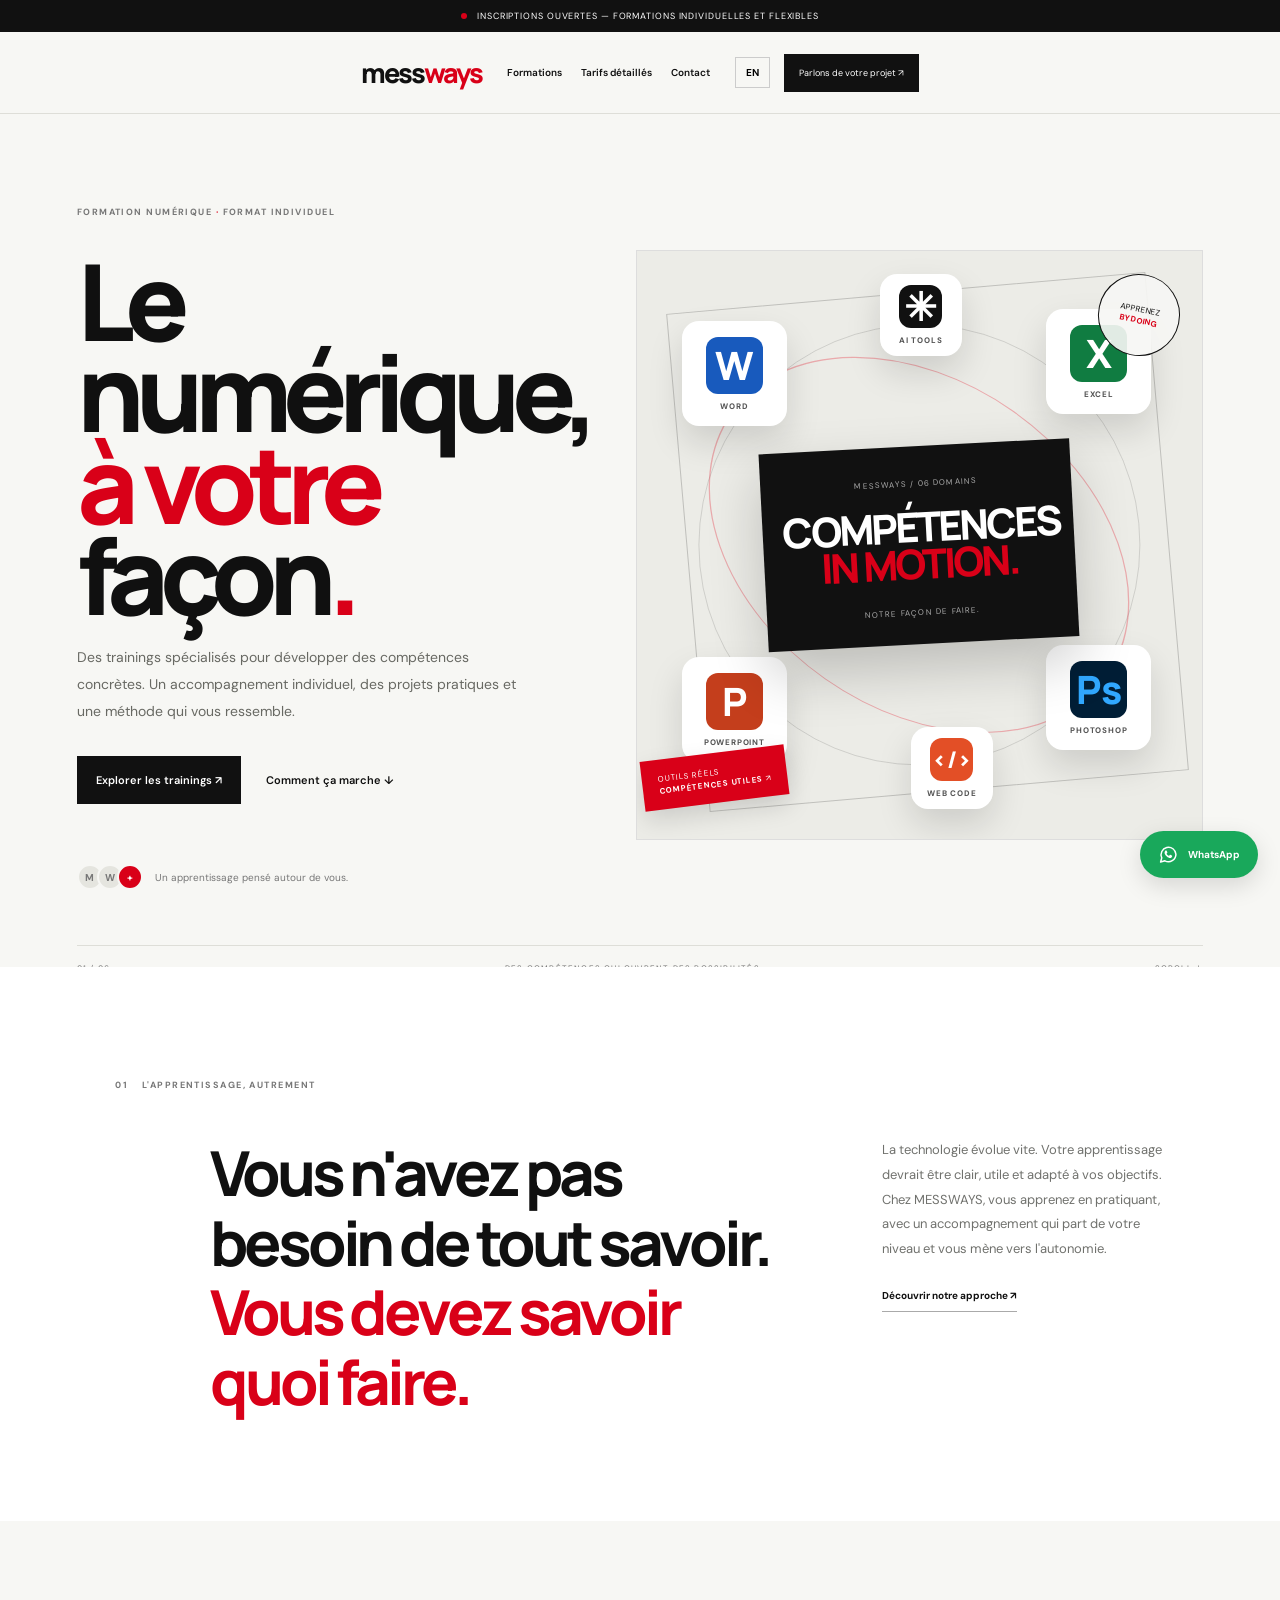
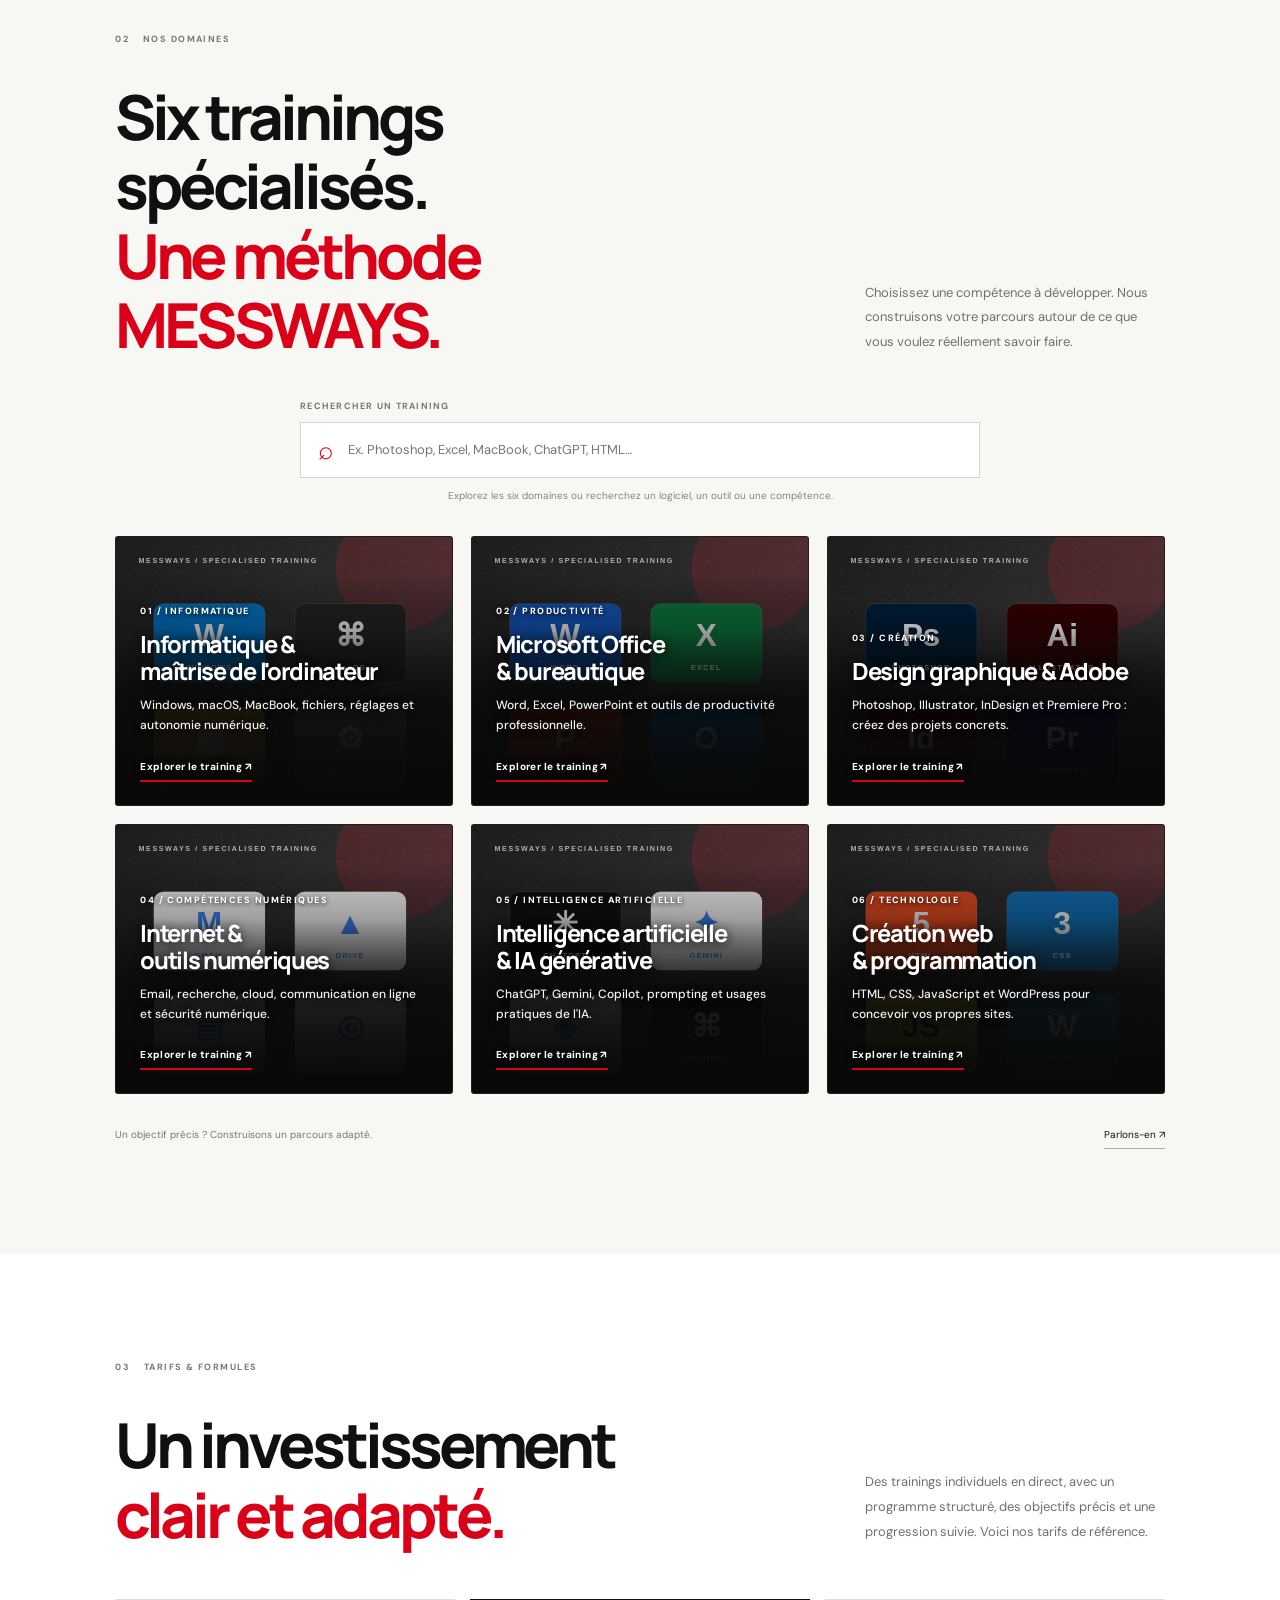
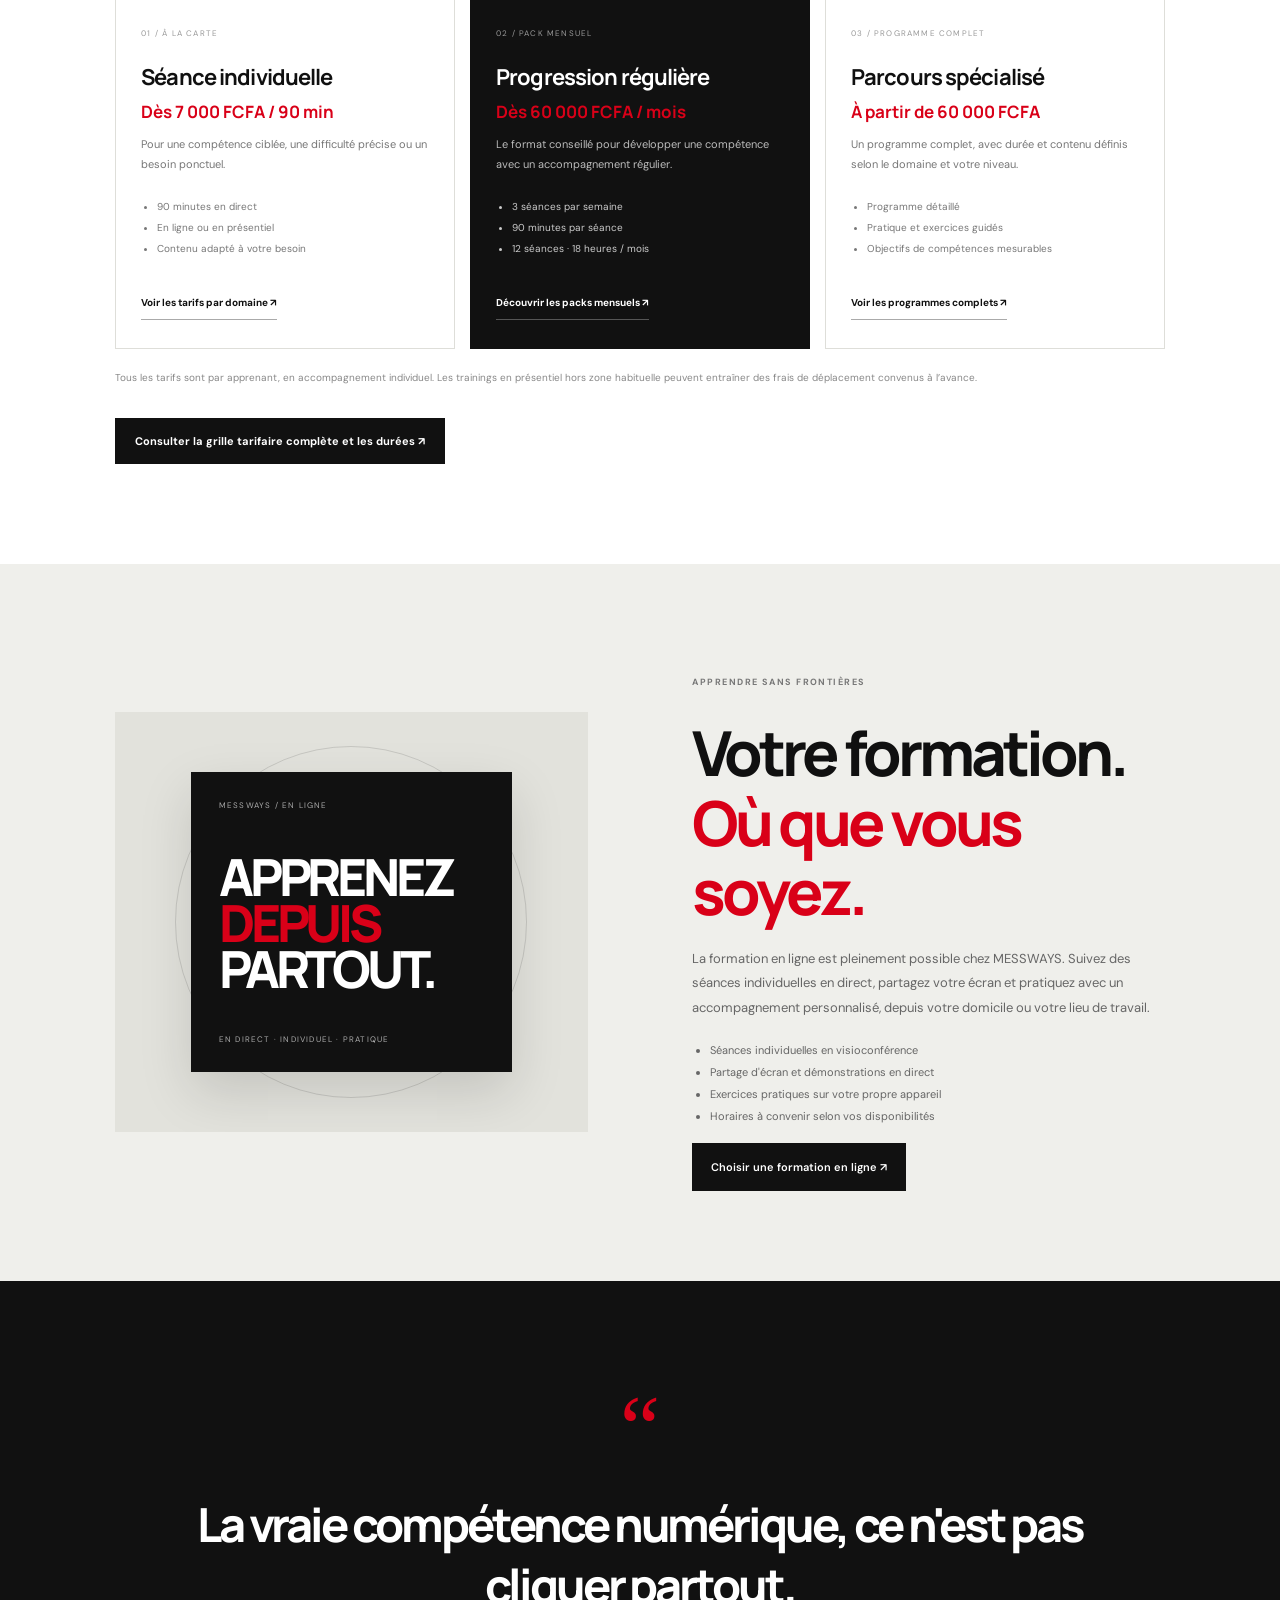
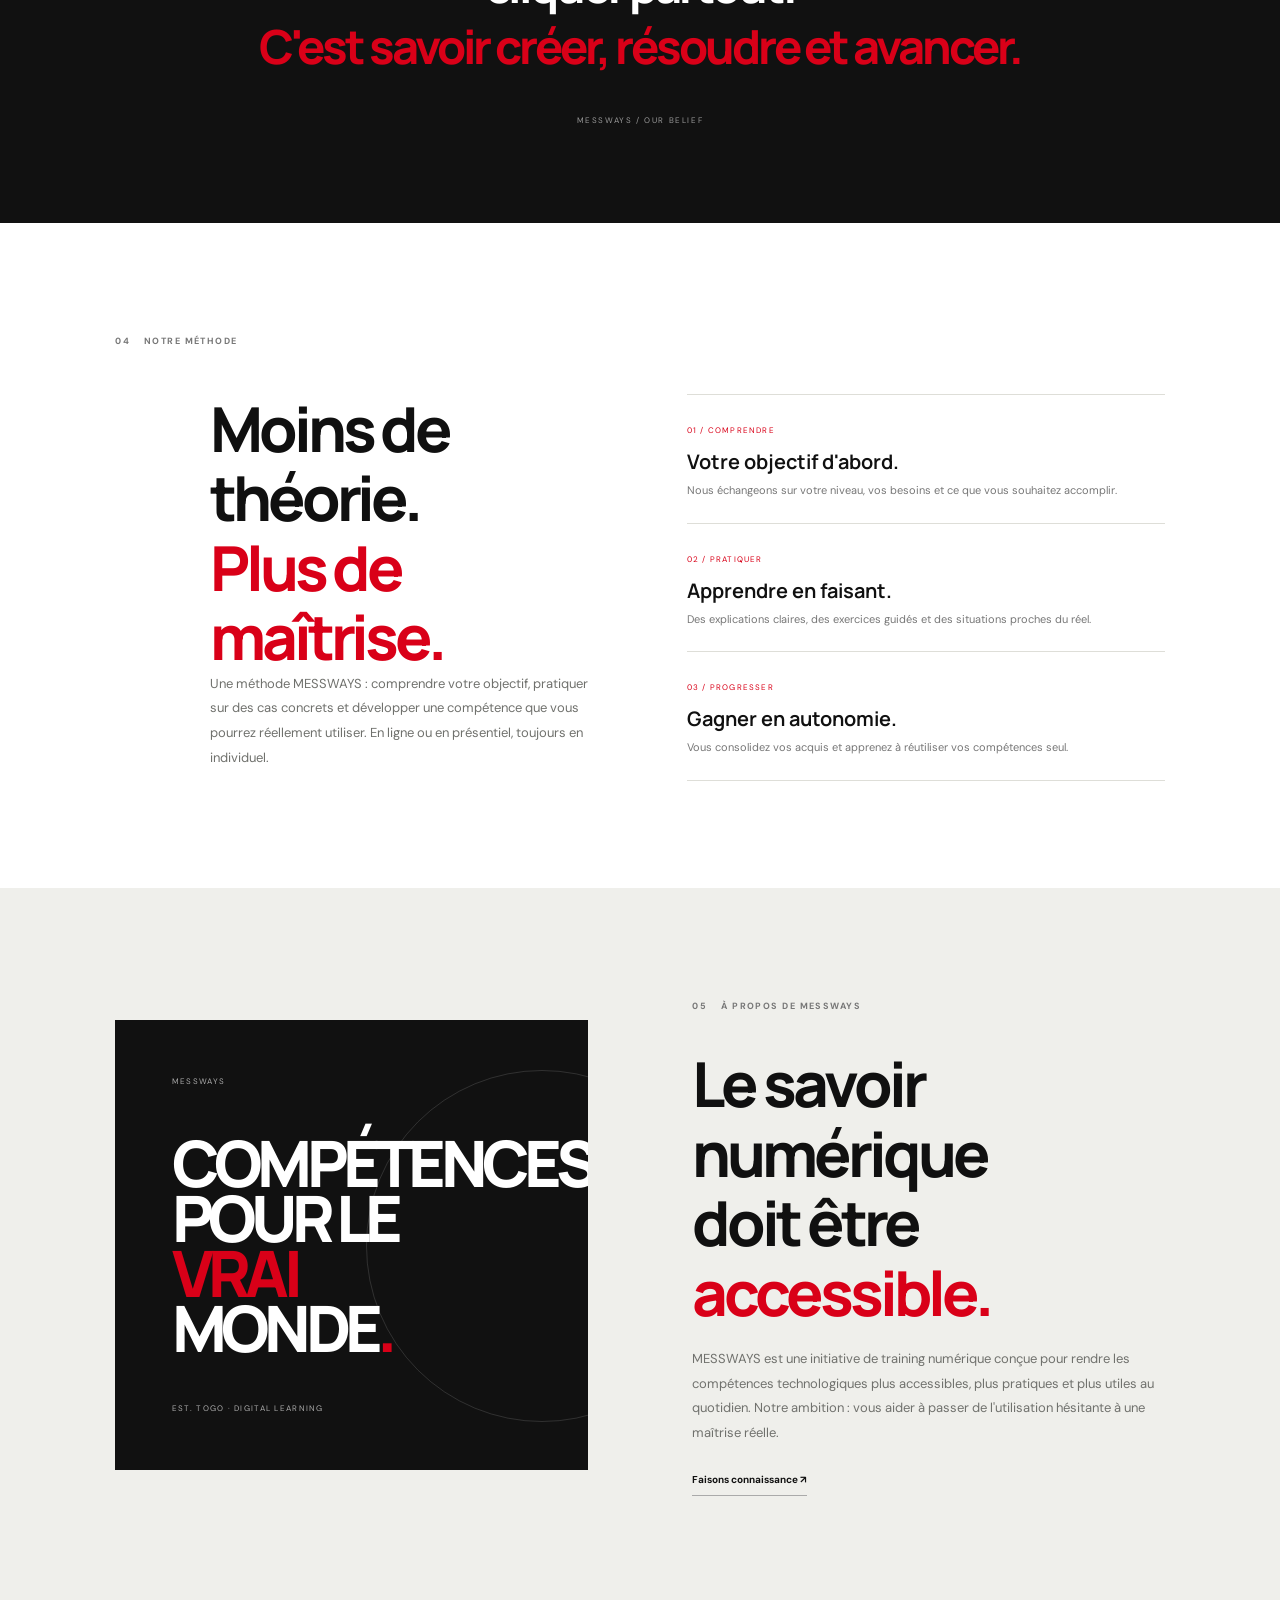
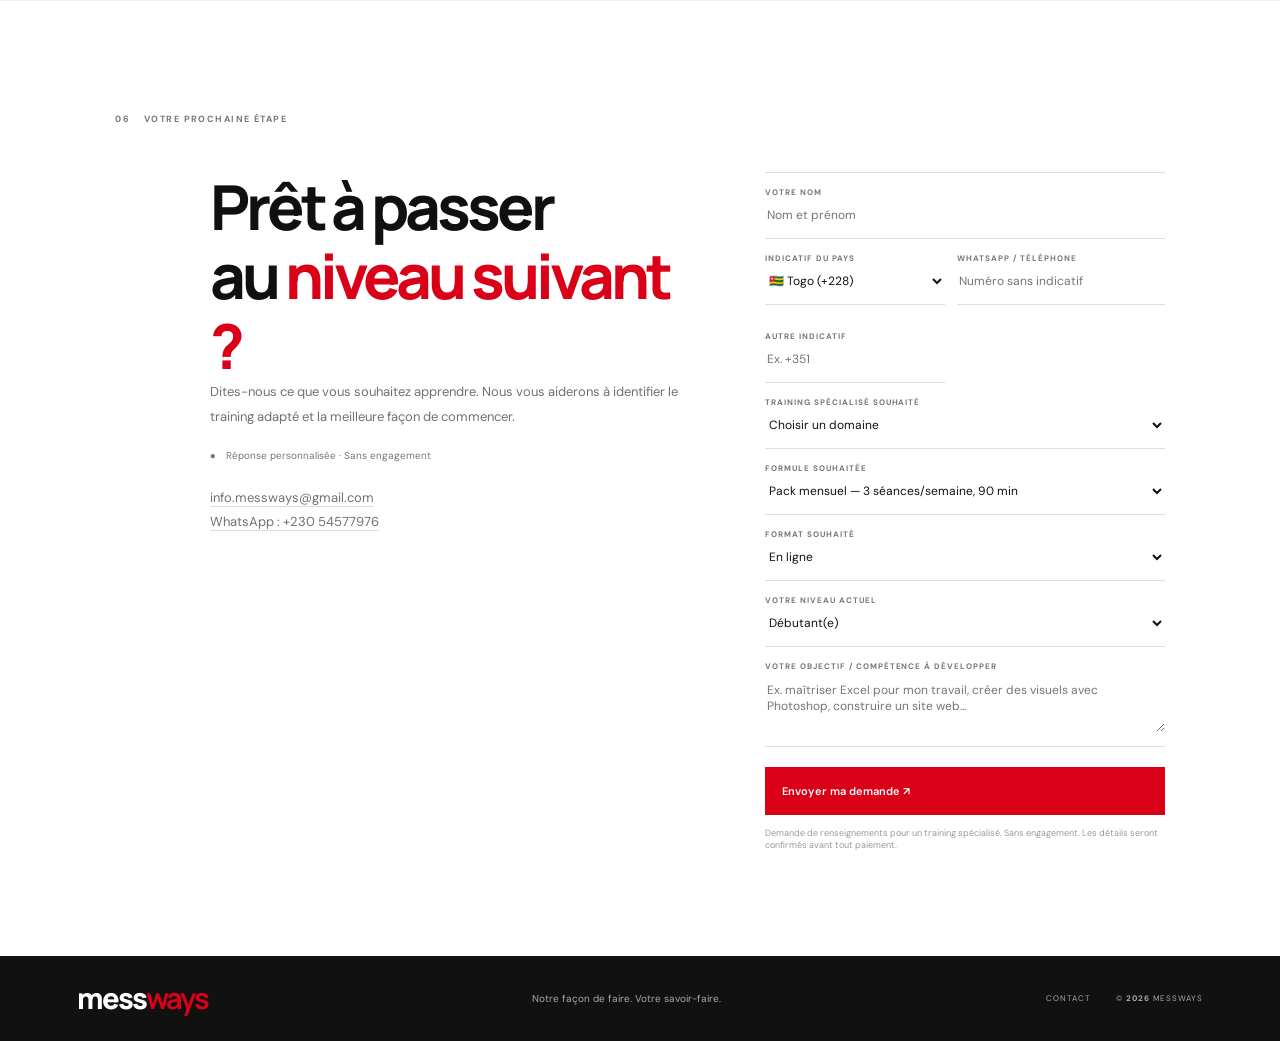
==== index.html @ f5d5d4e2 "Add files via upload" ====
<!doctype html>
<html lang="fr">

<head>
    <meta charset="utf-8">
    <meta name="viewport" content="width=device-width,initial-scale=1">
    <meta name="theme-color" content="#f7f7f4">
    <meta name="description" content="MESSWAYS — Formations numériques individuelles.">
    <title>MESSWAYS — Des compétences. Notre façon de faire.</title>
    <link rel="preconnect" href="https://fonts.googleapis.com">
    <link
        href="https://fonts.googleapis.com/css2?family=DM+Sans:wght@400;500;600;700&family=Manrope:wght@400;500;600;700;800&display=swap"
        rel="stylesheet">
    <link rel="icon" type="image/svg+xml" href="favicon.svg">
    <link rel="stylesheet" href="styles.css">
</head>

<body>
    <div class="topline"><i></i><span data-fr="Inscriptions ouvertes — Formations individuelles et flexibles"
            data-en="Enrolment open — Flexible one-to-one digital training">Inscriptions ouvertes — Formations
            individuelles et flexibles</span></div>
    <header class="site-header"><button class="hamb" aria-label="Ouvrir le menu" aria-expanded="false">☰</button><a
            class="logo" href="index.html" aria-label="MESSWAYS"><span
                class="wordmark"><span>mess</span><b>ways</b></span></a>
        <nav aria-label="Navigation principale"><a href="#formations">Formations</a><a href="#tarifs">Tarifs
                détaillés</a><a href="#contact">Contact</a></nav>
        <div class="nav-right"><button id="language" type="button">EN</button><a class="navbutton"
                href="#contact">Parlons de votre projet ↗</a></div>
    </header>
    <main>
        <section class="hero" id="home">
            <div class="heroText"><small class="eyebrow">FORMATION NUMÉRIQUE <b>·</b> FORMAT INDIVIDUEL</small>
                <h1>Le numérique,<br><em>à votre</em><br>façon<span>.</span></h1>
                <p data-fr="Des trainings spécialisés pour développer des compétences concrètes. Un accompagnement individuel, des projets pratiques et une méthode qui vous ressemble."
                    data-en="Practical skills. Personal guidance. Your pace. Learn to use technology with confidence — and turn it into a real advantage.">
                    Des trainings spécialisés pour développer des compétences concrètes. Un accompagnement individuel,
                    des projets pratiques et une méthode qui vous ressemble.</p>
                <div class="actions"><a class="blackbtn" href="#formations" data-fr="Explorer les trainings ↗"
                        data-en="Explore courses ↗">Explorer les trainings ↗</a><a class="plainlink" href="#approche"
                        data-fr="Comment ça marche ↓" data-en="How it works ↓">Comment ça marche ↓</a></div>
                <div class="proof"><span> M </span><span> W </span><span> + </span><label
                        data-fr="Un apprentissage pensé autour de vous." data-en="Learning designed around you.">Un
                        apprentissage pensé autour de vous.</label></div>
            </div>
            <div class="art hero-collage">
                <div class="hero-grid-bg"></div>
                <div class="hero-orbit orbit-a"></div>
                <div class="hero-orbit orbit-b"></div>
                <div class="hero-app app-word"><b>W</b><small>WORD</small></div>
                <div class="hero-app app-excel"><b>X</b><small>EXCEL</small></div>
                <div class="hero-app app-ppt"><b>P</b><small>POWERPOINT</small></div>
                <div class="hero-app app-ps"><b>Ps</b><small>PHOTOSHOP</small></div>
                <div class="hero-app app-ai"><b>✳</b><small>AI TOOLS</small></div>
                <div class="hero-app app-code"><b>&lt;/&gt;</b><small>WEB CODE</small></div>
                <div class="hero-center"><small>MESSWAYS / 06 DOMAINS</small><strong>SKILLS<br><em>IN
                            MOTION.</em></strong><span>NOTRE FAÇON DE FAIRE.</span></div>
                <div class="hero-orbit-tag">OUTILS RÉELS<br><b>COMPÉTENCES UTILES</b> ↗</div>
                <div class="hero-stamp">LEARN<br><b>BY DOING</b></div>
            </div>
            <div class="herofoot"><span>01 / 06</span><span>DES COMPÉTENCES QUI OUVRENT DES
                    POSSIBILITÉS</span><span>SCROLL ↓</span></div>
        </section>
        <section class="intro"><small class="kicker">01　 L'APPRENTISSAGE, AUTREMENT</small>
            <div class="split">
                <h2>Vous n'avez pas besoin de tout savoir.<br><em>Vous devez savoir quoi faire.</em></h2>
                <div>
                    <p data-fr="La technologie évolue vite. Votre apprentissage devrait être clair, utile et adapté à vos objectifs. Chez MESSWAYS, vous apprenez en pratiquant, avec un accompagnement qui part de votre niveau et vous mène vers l'autonomie."
                        data-en="Technology moves fast. Your learning should be clear, useful and shaped around your goals. At MESSWAYS, you learn by doing, with guidance that starts at your level and moves you towards independence.">
                        La technologie évolue vite. Votre apprentissage devrait être clair, utile et adapté à vos
                        objectifs. Chez MESSWAYS, vous apprenez en pratiquant, avec un accompagnement qui part de votre
                        niveau et vous mène vers l'autonomie.</p><a class="under" href="#approche">Découvrir notre
                        approche ↗</a>
                </div>
            </div>
        </section>
        <section class="courses" id="formations">
            <div class="heading">
                <div><small class="kicker">02　 NOS DOMAINES</small>
                    <h2>Six trainings spécialisés.<br><em>Une méthode MESSWAYS.</em></h2>
                </div>
                <p data-fr="Choisissez une compétence à développer. Nous construisons votre parcours autour de ce que vous voulez réellement savoir faire."
                    data-en="Choose a skill to develop. We shape your learning around what you actually want to be able to do.">
                    Choisissez une compétence à développer. Nous construisons votre parcours autour de ce que vous
                    voulez réellement savoir faire.</p>
            </div>
            <div class="course-search"><label for="courseSearch">RECHERCHER UN TRAINING</label>
                <div class="searchbox"><span aria-hidden="true">⌕</span><input id="courseSearch" type="search"
                        placeholder="Ex. Photoshop, Excel, MacBook, ChatGPT, HTML…" autocomplete="off"><button
                        id="clearSearch" type="button" aria-label="Effacer la recherche">×</button></div>
                <p id="searchStatus" aria-live="polite">Explorez les six domaines ou recherchez un logiciel, un outil ou
                    une compétence.</p>
            </div>
            <div class="courseList course-cards" id="courseGrid">
                <a href="formation-informatique.html" class="course-card"
                    data-search="informatique ordinateur ordinateur portable laptop windows mac macbook macos dépannage fichiers débutant"><img
                        src="assets/training-informatique.svg" alt="Illustration des outils informatique" loading="lazy"
                        decoding="async">
                    <div class="card-shade"></div>
                    <div class="card-content"><small>01 / INFORMATIQUE</small>
                        <h3>Informatique & maîtrise de l'ordinateur</h3>
                        <p>Windows, macOS, MacBook, fichiers, réglages et autonomie numérique.</p><b>Explorer le
                            training ↗</b>
                    </div>
                </a>
                <a href="formation-bureautique.html" class="course-card"
                    data-search="bureautique microsoft office word excel powerpoint outlook documents tableur présentation"><img
                        src="assets/training-bureautique.svg" alt="Illustration des outils bureautique" loading="lazy"
                        decoding="async">
                    <div class="card-shade"></div>
                    <div class="card-content"><small>02 / PRODUCTIVITÉ</small>
                        <h3>Microsoft Office & bureautique</h3>
                        <p>Word, Excel, PowerPoint et outils de productivité professionnelle.</p><b>Explorer le training
                            ↗</b>
                    </div>
                </a>
                <a href="formation-design.html" class="course-card"
                    data-search="design graphique adobe photoshop illustrator indesign premiere pro montage photo vidéo création"><img
                        src="assets/training-design.svg" alt="Illustration des outils design" loading="lazy"
                        decoding="async">
                    <div class="card-shade"></div>
                    <div class="card-content"><small>03 / CRÉATION</small>
                        <h3>Design graphique & Adobe</h3>
                        <p>Photoshop, Illustrator, InDesign et Premiere Pro : créez des projets concrets.</p><b>Explorer
                            le training ↗</b>
                    </div>
                </a>
                <a href="formation-numerique.html" class="course-card"
                    data-search="internet numérique gmail email outlook google drive docs sheets forms recherche sécurité web communication whatsapp"><img
                        src="assets/training-numerique.svg" alt="Illustration des outils numerique" loading="lazy"
                        decoding="async">
                    <div class="card-shade"></div>
                    <div class="card-content"><small>04 / COMPÉTENCES NUMÉRIQUES</small>
                        <h3>Internet & outils numériques</h3>
                        <p>Email, recherche, cloud, communication en ligne et sécurité numérique.</p><b>Explorer le
                            training ↗</b>
                    </div>
                </a>
                <a href="formation-intelligence-artificielle.html" class="course-card"
                    data-search="intelligence artificielle ia ai chatgpt gemini copilot prompts automatisation productivité"><img
                        src="assets/training-ia.svg" alt="Illustration des outils ia" loading="lazy" decoding="async">
                    <div class="card-shade"></div>
                    <div class="card-content"><small>05 / INTELLIGENCE ARTIFICIELLE</small>
                        <h3>Intelligence artificielle & IA générative</h3>
                        <p>ChatGPT, Gemini, Copilot, prompting et usages pratiques de l'IA.</p><b>Explorer le training
                            ↗</b>
                    </div>
                </a>
                <a href="formation-web-programmation.html" class="course-card"
                    data-search="création web programmation développement html css javascript wordpress site internet code développeur"><img
                        src="assets/training-web.svg" alt="Illustration des outils web" loading="lazy" decoding="async">
                    <div class="card-shade"></div>
                    <div class="card-content"><small>06 / TECHNOLOGIE</small>
                        <h3>Création web & programmation</h3>
                        <p>HTML, CSS, JavaScript et WordPress pour concevoir vos propres sites.</p><b>Explorer le
                            training ↗</b>
                    </div>
                </a>
            </div>
            <div class="coursefoot">Un objectif précis ? Construisons un parcours adapté. <a href="#contact">Parlons-en
                    ↗</a></div>
        </section>
        <section class="pricing" id="tarifs">
            <div class="heading">
                <div><small class="kicker">03　 TARIFS & FORMULES</small>
                    <h2>Un investissement<br><em>clair et adapté.</em></h2>
                </div>
                <p>Des trainings individuels en direct, avec un programme structuré, des objectifs précis et une
                    progression suivie. Voici nos tarifs de référence.</p>
            </div>
            <div class="pricing-grid">
                <article class="price-card"><small>01 / À LA CARTE</small>
                    <h3>Séance individuelle</h3>
                    <p class="price-label">Dès 7 000 FCFA / 90 min</p>
                    <p>Pour une compétence ciblée, une difficulté précise ou un besoin ponctuel.</p>
                    <ul>
                        <li>90 minutes en direct</li>
                        <li>En ligne ou en présentiel</li>
                        <li>Contenu adapté à votre besoin</li>
                    </ul><a href="tarifs.html#seance">Voir les tarifs par domaine ↗</a>
                </article>
                <article class="price-card featured"><small>02 / PACK MENSUEL</small>
                    <h3>Progression régulière</h3>
                    <p class="price-label">Dès 60 000 FCFA / mois</p>
                    <p>Le format conseillé pour développer une compétence avec un accompagnement régulier.</p>
                    <ul>
                        <li>3 séances par semaine</li>
                        <li>90 minutes par séance</li>
                        <li>12 séances · 18 heures / mois</li>
                    </ul><a href="tarifs.html#mensuel">Découvrir les packs mensuels ↗</a>
                </article>
                <article class="price-card"><small>03 / PROGRAMME COMPLET</small>
                    <h3>Parcours spécialisé</h3>
                    <p class="price-label">À partir de 60 000 FCFA</p>
                    <p>Un programme complet, avec durée et contenu définis selon le domaine et votre niveau.</p>
                    <ul>
                        <li>Programme détaillé</li>
                        <li>Pratique et exercices guidés</li>
                        <li>Objectifs de compétences mesurables</li>
                    </ul><a href="tarifs.html#complet">Voir les programmes complets ↗</a>
                </article>
            </div>
            <p class="pricing-note">Tous les tarifs sont par apprenant, en accompagnement individuel. Les trainings en
                présentiel hors zone habituelle peuvent entraîner des frais de déplacement convenus à l’avance.</p><a
                class="pricing-detail-link" href="tarifs.html">Consulter la grille tarifaire complète et les durées
                ↗</a>
        </section>
        <section class="online" id="online">
            <div class="online-visual">
                <div class="online-frame"><span>MESSWAYS / EN
                        LIGNE</span><strong>APPRENEZ<br><em>DEPUIS</em><br>PARTOUT.</strong><small>EN DIRECT ·
                        INDIVIDUEL · PRATIQUE</small></div>
            </div>
            <div class="online-copy"><small class="kicker">APPRENDRE SANS FRONTIÈRES</small>
                <h2>Votre formation.<br><em>Où que vous soyez.</em></h2>
                <p>La formation en ligne est pleinement possible chez MESSWAYS. Suivez des séances individuelles en
                    direct, partagez votre écran et pratiquez avec un accompagnement personnalisé, depuis votre domicile
                    ou votre lieu de travail.</p>
                <ul>
                    <li>Séances individuelles en visioconférence</li>
                    <li>Partage d'écran et démonstrations en direct</li>
                    <li>Exercices pratiques sur votre propre appareil</li>
                    <li>Horaires à convenir selon vos disponibilités</li>
                </ul><a class="blackbtn" href="#contact">Choisir une formation en ligne ↗</a>
            </div>
        </section>
        <section class="manifesto"><span>“</span>
            <h2>La vraie compétence numérique, ce n'est pas cliquer partout.<br><em>C'est savoir créer, résoudre et
                    avancer.</em></h2><small>MESSWAYS / OUR BELIEF</small>
        </section>
        <section class="approach" id="approche"><small class="kicker">04　 NOTRE MÉTHODE</small>
            <div class="split">
                <div>
                    <h2>Moins de théorie.<br><em>Plus de maîtrise.</em></h2>
                    <p>Une méthode MESSWAYS : comprendre votre objectif, pratiquer sur des cas concrets et développer
                        une compétence que vous pourrez réellement utiliser. En ligne ou en présentiel, toujours en
                        individuel.</p>
                </div>
                <div class="steps">
                    <article><small>01 / COMPRENDRE</small>
                        <h3>Votre objectif d'abord.</h3>
                        <p>Nous échangeons sur votre niveau, vos besoins et ce que vous souhaitez accomplir.</p>
                    </article>
                    <article><small>02 / PRATIQUER</small>
                        <h3>Apprendre en faisant.</h3>
                        <p>Des explications claires, des exercices guidés et des situations proches du réel.</p>
                    </article>
                    <article><small>03 / PROGRESSER</small>
                        <h3>Gagner en autonomie.</h3>
                        <p>Vous consolidez vos acquis et apprenez à réutiliser vos compétences seul.</p>
                    </article>
                </div>
            </div>
        </section>
        <section class="about" id="apropos">
            <div class="poster"><small>MESSWAYS</small><strong>COMPÉTENCES<br>POUR
                    LE<br><em>VRAI</em><br>MONDE<span>.</span></strong><small>EST. TOGO · DIGITAL LEARNING</small></div>
            <div><small class="kicker">05　 À PROPOS DE MESSWAYS</small>
                <h2>Le savoir numérique<br>doit être <em>accessible.</em></h2>
                <p>MESSWAYS est une initiative de training numérique conçue pour rendre les compétences technologiques
                    plus accessibles, plus pratiques et plus utiles au quotidien. Notre ambition : vous aider à passer
                    de l'utilisation hésitante à une maîtrise réelle.</p><a class="under" href="#contact">Faisons
                    connaissance ↗</a>
            </div>
        </section>
        <section class="contact" id="contact"><small class="kicker">06　 VOTRE PROCHAINE ÉTAPE</small>
            <div class="split">
                <div>
                    <h2>Prêt à passer<br>au <em>niveau suivant ?</em></h2>
                    <p>Dites-nous ce que vous souhaitez apprendre. Nous vous aiderons à identifier le training adapté et
                        la meilleure façon de commencer.</p><small class="response">●　Réponse personnalisée · Sans
                        engagement</small>
                    <p class="contact-details"><a
                            href="mailto:info.messways@gmail.com">info.messways@gmail.com</a><br><a
                            href="https://wa.me/23054577976" target="_blank" rel="noopener">WhatsApp : +230 54577976</a>
                    </p>
                </div>
                <form id="form"
                    action="https://script.google.com/macros/s/AKfycbw_PiLyboAIFh9hgH1FG8cNriK3MjviWcWGEZfAyhg-nqz7bpVoFOjfvbEejuRcVHtMig/exec"
                    method="POST"><label>VOTRE NOM<input name="name" required placeholder="Nom et prénom"></label>
                    <div class="phone-fields"><label>INDICATIF DU PAYS<select name="countryCode" id="countryCode"
                                required>
                                <option value="+228" selected>🇹🇬 Togo (+228)</option>
                                <option value="+230">🇲🇺 Maurice (+230)</option>
                                <option value="+229">🇧🇯 Bénin (+229)</option>
                                <option value="+225">🇨🇮 Côte d’Ivoire (+225)</option>
                                <option value="+226">🇧🇫 Burkina Faso (+226)</option>
                                <option value="+221">🇸🇳 Sénégal (+221)</option>
                                <option value="+223">🇲🇱 Mali (+223)</option>
                                <option value="+224">🇬🇳 Guinée (+224)</option>
                                <option value="+227">🇳🇪 Niger (+227)</option>
                                <option value="+237">🇨🇲 Cameroun (+237)</option>
                                <option value="+234">🇳🇬 Nigeria (+234)</option>
                                <option value="+233">🇬🇭 Ghana (+233)</option>
                                <option value="+241">🇬🇦 Gabon (+241)</option>
                                <option value="+242">🇨🇬 Congo (+242)</option>
                                <option value="+243">🇨🇩 RD Congo (+243)</option>
                                <option value="+33">🇫🇷 France (+33)</option>
                                <option value="+49">🇩🇪 Allemagne (+49)</option>
                                <option value="+32">🇧🇪 Belgique (+32)</option>
                                <option value="+41">🇨🇭 Suisse (+41)</option>
                                <option value="+44">🇬🇧 Royaume-Uni (+44)</option>
                                <option value="+1">🇺🇸 États-Unis / Canada (+1)</option>
                                <option value="+91">🇮🇳 Inde (+91)</option>
                                <option value="+971">🇦🇪 Émirats arabes unis (+971)</option>
                                <option value="other">Autre indicatif</option>
                            </select></label><label>WHATSAPP / TÉLÉPHONE<input name="phone" type="tel" required
                                inputmode="tel" autocomplete="tel-national"
                                placeholder="Numéro sans indicatif"></label><label id="otherCodeWrap" hidden>AUTRE
                            INDICATIF<input name="otherCountryCode" id="otherCountryCode" type="text" inputmode="tel"
                                placeholder="Ex. +351"></label></div><label>TRAINING SPÉCIALISÉ SOUHAITÉ<select
                            name="course" id="courseSelect" required>
                            <option value="">Choisir un domaine</option>
                            <option>Informatique & maîtrise de l’ordinateur</option>
                            <option>Microsoft Office & bureautique</option>
                            <option>Design graphique & Adobe Creative Cloud</option>
                            <option>Internet & outils numériques</option>
                            <option>Intelligence artificielle & IA générative</option>
                            <option>Création web & programmation</option>
                            <option>Training sur mesure / autre besoin</option>
                        </select></label><label>FORMULE SOUHAITÉE<select name="plan">
                            <option value="Pack mensuel — 3 séances/semaine, 90 min">Pack mensuel — 3 séances/semaine,
                                90 min</option>
                            <option value="Séance individuelle — 90 min">Séance individuelle — 90 min</option>
                            <option value="Programme complet">Programme complet</option>
                            <option value="À définir avec MESSWAYS">Je souhaite être conseillé(e)</option>
                        </select></label><label>FORMAT SOUHAITÉ<select name="format">
                            <option>En ligne</option>
                            <option>En présentiel (à convenir)</option>
                            <option>À discuter</option>
                        </select></label><label>VOTRE NIVEAU ACTUEL<select name="level">
                            <option>Débutant(e)</option>
                            <option>Intermédiaire</option>
                            <option>Avancé(e)</option>
                            <option>Je ne sais pas encore</option>
                        </select></label><label>VOTRE OBJECTIF / COMPÉTENCE À DÉVELOPPER<textarea name="message"
                            rows="3"
                            placeholder="Ex. maîtriser Excel pour mon travail, créer des visuels avec Photoshop, construire un site web..."></textarea></label><button
                        class="redbtn" type="submit">Envoyer ma demande ↗</button><small id="hint">Demande de
                        renseignements pour un training spécialisé. Sans engagement. Les détails seront confirmés avant
                        tout paiement.</small>
                </form>
            </div>
        </section>
    </main><a class="whatsapp-float" id="whatsappFloat" href="#contact" aria-label="Contacter MESSWAYS sur WhatsApp"
        title="WhatsApp"><svg viewBox="0 0 24 24" aria-hidden="true">
            <path d="M20.5 11.8a8.5 8.5 0 0 1-12.6 7.4L3 20.5l1.3-4.7A8.5 8.5 0 1 1 20.5 11.8Z" />
            <path
                d="M8.2 7.7c.2-.4.4-.4.7-.4h.5c.2 0 .4.1.5.4l.8 1.8c.1.2.1.4-.1.6l-.6.7c-.2.2-.2.4-.1.6.5.9 1.3 1.6 2.2 2.1.2.1.4.1.6-.1l.8-.9c.2-.2.4-.2.6-.1l1.7.8c.3.1.4.3.4.5 0 .3-.2 1.2-.8 1.7-.5.5-1.2.7-1.8.6-1-.2-2.2-.7-3.5-1.8-1.1-1-2-2.2-2.4-3.2-.4-1-.1-2.1.5-2.9Z" />
        </svg><b>WhatsApp</b></a>
    <footer><a class="logo inverse" href="#home"><span>mess</span><b>ways</b></a><small>Notre façon de faire. Votre
            savoir-faire.</small>
        <div><a href="#contact">CONTACT</a><span>© <b id="year"></b> MESSWAYS</span></div>
    </footer>
    <script src="config.js"></script>
    <script src="i18n.js"></script>
    <script src="script.js"></script>
</body>

</html>
---- styles.css ----
*{box-sizing:border-box} :root{--paper:#f7f7f4;--ink:#111;--red:#e32636;--line:#deded8;--display:Manrope,sans-serif;--body:"DM Sans",sans-serif}html{scroll-behavior:smooth;scroll-padding-top:90px}body{margin:0;background:var(--paper);color:var(--ink);font-family:var(--body);-webkit-font-smoothing:antialiased}a{color:inherit;text-decoration:none}.topline{height:32px;background:#111;color:#fff;display:flex;align-items:center;justify-content:center;gap:10px;font-size:9px;letter-spacing:.1em;text-transform:uppercase}.topline i{width:6px;height:6px;background:var(--red);border-radius:50%}header{height:80px;padding:0 6%;display:flex;align-items:center;justify-content:space-between;border-bottom:1px solid var(--line);position:sticky;top:0;background:var(--paper);z-index:10}.logo{font:800 29px/1 Manrope,sans-serif;letter-spacing:-2px}.logo b{color:var(--red)}.logo sup{font:9px var(--body);letter-spacing:0}.navbutton{background:#111;color:#fff;padding:14px 17px}nav{display:flex;align-items:center;gap:30px;font-size:11px;font-weight:600}nav button{border:0;background:none;font-weight:700;cursor:pointer}.hamb{display:none}.hero{padding:85px 6% 24px;display:grid;grid-template-columns:1fr 1fr;min-height:650px;position:relative;overflow:hidden}.eyebrow,.kicker{font-size:9px;letter-spacing:.16em;font-weight:700;color:#777}.eyebrow b{color:var(--red)}h1,h2,h3,p{margin-top:0}.hero h1{font:800 clamp(58px,7vw,98px)/.98 var(--display);letter-spacing:-.08em;margin:35px 0 24px}.hero h1 em,h2 em,.manifesto em,.poster em{font-style:normal;color:var(--red)}.hero h1 span,.poster strong span{color:var(--red)}.heroText>p{max-width:440px;font-size:14px;line-height:1.9;color:#686963}.actions{display:flex;gap:25px;align-items:center;margin-top:32px}.blackbtn{background:#111;color:#fff;padding:17px 19px;font-size:11px;font-weight:600}.plainlink{font-size:11px;font-weight:600}.proof{display:flex;align-items:center;margin-top:60px;font-size:10px;color:#777}.proof span{width:26px;height:26px;border-radius:50%;background:#e5e5df;border:2px solid var(--paper);display:grid;place-items:center;margin-right:-6px;font-weight:700}.proof span:nth-child(3){background:var(--red);color:#fff;margin-right:12px}.art{position:relative;min-height:460px;display:grid;place-items:center}.grid{position:absolute;inset:5%;background-image:linear-gradient(#1111 1px,transparent 1px),linear-gradient(90deg,#1111 1px,transparent 1px);background-size:32px 32px;mask-image:radial-gradient(ellipse,black,transparent 72%)}.orbit{position:absolute;width:min(35vw,380px);aspect-ratio:1;border:1px solid #d4d4ce;border-radius:50%}.orbit.two{width:min(28vw,300px);border-color:#e3263655;transform:scaleX(1.3) rotate(-25deg)}.disc{width:min(27vw,300px);aspect-ratio:1;border-radius:50%;background:#111;color:#fff;position:relative;padding:30px;display:flex;flex-direction:column;justify-content:space-between;box-shadow:0 20px 60px #1112}.disc small{font-size:8px;letter-spacing:.16em;color:#aaa}.disc strong{font:800 clamp(38px,5vw,64px)/.83 var(--display);letter-spacing:-.09em}.disc strong em{color:var(--red);font-style:normal}.sticker{position:absolute;right:3%;top:16%;width:90px;height:90px;border-radius:50%;background:var(--red);color:white;display:grid;place-content:center;text-align:center;font:10px/1.3 Manrope;transform:rotate(10deg)}.sticker b{font-size:17px}.artnote{position:absolute;left:5%;bottom:10%;font-size:9px;line-height:1.8;letter-spacing:.1em;color:#777}.herofoot{grid-column:1/-1;border-top:1px solid var(--line);display:flex;justify-content:space-between;padding-top:17px;margin-top:25px;font-size:8px;letter-spacing:.15em;color:#777}.intro,.approach,.contact{background:#fff;padding:105px 9%}.split{display:grid;grid-template-columns:1.35fr .65fr;gap:9%;margin:45px 0 0 9%}h2{font:750 clamp(37px,5vw,62px)/1.12 var(--display);letter-spacing:-.065em;margin:0}.split p,.heading>p,.about>div>p{font-size:13px;line-height:1.9;color:#70716d}.under{display:inline-block;border-bottom:1px solid #aaa;padding-bottom:9px;font-size:10px;font-weight:700;margin-top:14px}.courses{padding:105px 9%;background:var(--paper)}.heading{display:flex;justify-content:space-between;align-items:end;gap:10%;margin-bottom:50px}.heading h2{margin-top:35px}.heading>p{max-width:300px;margin-bottom:5px}.courseList{border-top:1px solid #ccc}.course{display:grid;grid-template-columns:45px 1fr 110px 25px;gap:20px;align-items:center;padding:24px 8px;border-bottom:1px solid #ccc;transition:.2s}.course:hover{background:#fff;padding-left:20px}.course>small{color:#999;font-size:10px}.course h3{font:650 23px Manrope;letter-spacing:-.04em;margin:0 0 5px}.course p{font-size:10px;color:#888;margin:0}.course label{font-size:8px;letter-spacing:.1em;color:#777;text-align:right}.course>b{color:var(--red);font-size:19px;text-align:right}.coursefoot{display:flex;justify-content:space-between;margin-top:24px;font-size:10px;color:#777}.coursefoot a{color:#111;border-bottom:1px solid #aaa;padding-bottom:7px}.manifesto{background:#111;color:#fff;text-align:center;padding:95px 8%}.manifesto>span{font:90px Georgia;color:var(--red)}.manifesto h2{font-size:clamp(27px,4vw,47px);line-height:1.3;margin:15px auto 30px;max-width:900px}.manifesto small{font-size:8px;letter-spacing:.2em;color:#999}.approach .split{grid-template-columns:.9fr 1.1fr}.steps{border-top:1px solid var(--line)}.steps article{padding:22px 0;border-bottom:1px solid var(--line)}.steps article>small{font-size:8px;letter-spacing:.15em;color:var(--red)}.steps h3{font:650 20px Manrope;margin:10px 0 6px}.steps p{font-size:11px;color:#777;line-height:1.8;margin:0}.about{padding:105px 9%;background:#efefeb;display:grid;grid-template-columns:1fr 1fr;gap:10%;align-items:center}.poster{min-height:450px;background:#111;color:#fff;display:flex;flex-direction:column;justify-content:space-between;padding:12%;position:relative;overflow:hidden}.poster:after{content:"";position:absolute;width:350px;height:350px;border:1px solid #fff2;border-radius:50%;right:-130px;top:50px}.poster small{font-size:8px;letter-spacing:.16em;color:#aaa}.poster strong{font:800 clamp(45px,5vw,67px)/.86 Manrope;letter-spacing:-.09em;z-index:1}.about h2{margin:35px 0 20px}.contact .split{grid-template-columns:1fr .85fr}.response{font-size:10px;color:#777}.response:first-letter{color:var(--red)}form{border-top:1px solid var(--line)}form label{display:block;padding:14px 0;border-bottom:1px solid var(--line);font-size:8px;letter-spacing:.12em;font-weight:700;color:#777}input,select,textarea{display:block;width:100%;margin-top:9px;border:0;outline:0;background:transparent;font:12px var(--body);color:#111}textarea{resize:vertical}.redbtn{width:100%;margin-top:20px;background:var(--red);color:#fff;border:0;padding:17px;text-align:left;font:600 11px var(--body);cursor:pointer}#hint{display:block;font-size:9px;color:#999;margin-top:12px}footer{background:#111;color:#fff;padding:28px 6%;display:flex;align-items:center;justify-content:space-between}footer small{font-size:10px;color:#aaa}footer>div{display:flex;gap:25px;font-size:8px;letter-spacing:.12em;color:#aaa}.inverse span{color:#fff}@media(max-width:800px){nav{gap:15px}.hero{padding-left:5%;padding-right:5%}.intro,.approach,.contact,.courses,.about{padding:80px 7%}}@media(max-width:650px){header{height:68px;padding:0 6%}.hamb{display:block;border:0;background:none;font-size:20px}nav{display:none;position:absolute;top:68px;left:0;right:0;background:var(--paper);padding:20px 7%;flex-direction:column;align-items:stretch;gap:18px;border-bottom:1px solid var(--line)}nav.open{display:flex}.navbutton{padding:14px}.hero{display:flex;flex-direction:column;padding:60px 7% 20px}.hero h1{font-size:clamp(57px,14vw,80px)}.heroText>p{font-size:13px}.actions{flex-wrap:wrap}.proof{margin-top:35px}.art{min-height:340px;margin-top:15px}.disc{width:225px;padding:24px}.disc strong{font-size:52px}.orbit{width:280px}.orbit.two{width:220px}.sticker{width:75px;height:75px;right:4%;top:8%;font-size:8px}.herofoot{font-size:7px}.herofoot span:nth-child(2){display:none}.intro,.approach,.contact,.courses,.about{padding:70px 7%}.split{display:block;margin:35px 0 0}.split>div+div{margin-top:25px}.heading{display:block}.heading h2{margin-top:28px}.heading>p{margin-top:20px}.course{grid-template-columns:27px 1fr 20px;gap:10px;padding:20px 2px}.course label{display:none}.course h3{font-size:17px}.course p{font-size:9px}.coursefoot{gap:15px;line-height:1.5}.manifesto{padding:75px 7%}.manifesto h2{font-size:29px}.about{display:flex;flex-direction:column;gap:35px}.poster{width:100%;min-height:340px}.poster strong{font-size:56px}footer{flex-wrap:wrap;gap:18px}footer small{order:3;width:100%}footer>div{gap:14px}}
/* Course detail pages, online learning and WhatsApp contact */
.course{cursor:pointer}.course-detail[hidden]{display:none}.course-detail{position:fixed;inset:0;z-index:30;display:grid;place-items:center;padding:24px}.detail-backdrop{position:absolute;inset:0;background:#111b;backdrop-filter:blur(4px)}.detail-panel{position:relative;background:var(--paper);width:min(920px,100%);max-height:90vh;overflow:auto;padding:clamp(25px,5vw,58px);box-shadow:0 25px 90px #0003}.detail-close{position:absolute;right:22px;top:14px;border:0;background:none;font-size:34px;cursor:pointer}.detail-panel h2{font-size:clamp(36px,5vw,58px);margin:20px 40px 16px 0}.detail-intro{max-width:680px;color:#666;line-height:1.8;font-size:14px}.detail-columns{display:grid;grid-template-columns:1.4fr .8fr;gap:9%;margin-top:38px}.detail-columns h3{font:700 15px var(--display);margin-bottom:18px}.module{border-top:1px solid var(--line);padding:15px 0}.module strong{font:650 13px var(--display)}.module ul,.detail-columns aside ul,.online-copy ul{padding-left:18px;color:#666;font-size:11px;line-height:2}.detail-columns aside{background:#efefeb;padding:24px}.detail-level{font-size:10px;color:#777;line-height:1.7;margin:22px 0}.detail-cta{display:inline-block}.online{padding:105px 9%;display:grid;grid-template-columns:1fr 1fr;gap:10%;align-items:center;background:#efefeb}.online-visual{min-height:420px;background:#e2e2dc;display:grid;place-items:center;position:relative;overflow:hidden}.online-visual:before,.online-visual:after{content:"";position:absolute;border:1px solid #1112;border-radius:50%;width:350px;aspect-ratio:1}.online-visual:after{width:270px;border-color:#e3263655}.online-frame{position:relative;z-index:1;width:68%;min-height:300px;background:#111;color:white;padding:28px;display:flex;flex-direction:column;justify-content:space-between;box-shadow:0 20px 50px #0002}.online-frame span,.online-frame small{font-size:8px;letter-spacing:.15em;color:#aaa}.online-frame strong{font:800 clamp(36px,4vw,55px)/.9 var(--display);letter-spacing:-.08em}.online-frame em{font-style:normal;color:var(--red)}.online-copy h2{margin:28px 0 20px}.online-copy>p{font-size:13px;line-height:1.9;color:#666}.online-copy ul{margin:18px 0 28px}.whatsapp-float{position:fixed;right:22px;bottom:22px;z-index:20;background:#20b85a;color:#fff;border-radius:50px;padding:13px 18px;display:flex;align-items:center;gap:9px;box-shadow:0 7px 25px #0002;font-size:11px;font-weight:700}.whatsapp-float span{font-size:19px;line-height:1}.whatsapp-float:hover{transform:translateY(-2px)}body.modal-open{overflow:hidden}
@media(max-width:650px){.detail-columns,.online{grid-template-columns:1fr}.detail-panel{padding:28px 22px}.detail-columns{gap:25px}.online{padding:70px 7%;gap:35px}.online-visual{min-height:330px}.online-frame{min-height:250px}.whatsapp-float{right:14px;bottom:14px;padding:12px 15px}.whatsapp-float b{display:none}}
.whatsapp-float svg{width:21px;height:21px;fill:none;stroke:currentColor;stroke-width:1.7;stroke-linecap:round;stroke-linejoin:round}.whatsapp-float svg path+path{fill:currentColor;stroke:none}

/* Homepage course previews and pricing — shared black / white / red identity */
.course-cards{display:grid;grid-template-columns:repeat(2,minmax(0,1fr));gap:18px;border:0}.course-card{display:flex;flex-direction:column;gap:0;background:#fff;border:1px solid #e4e3df;padding:0;min-height:100%;transition:transform .25s,box-shadow .25s}.course-card:hover{padding:0;transform:translateY(-4px);box-shadow:0 18px 45px #1111}.course-visual{height:190px;position:relative;display:flex;align-items:center;justify-content:center;gap:13px;overflow:hidden;background:#eeeee9}.course-visual:before,.course-visual:after{content:"";position:absolute;border:1px solid #1112;border-radius:50%;width:230px;aspect-ratio:1}.course-visual:after{width:170px;border-color:#e3263655}.course-visual>small{position:absolute;bottom:13px;left:17px;font-size:8px;letter-spacing:.15em;color:#666}.appmark{position:relative;z-index:1;width:56px;height:56px;display:grid;place-items:center;color:white;font:800 24px Manrope;box-shadow:0 8px 20px #0002}.win{background:#0878c9}.mac{background:#222;border-radius:50%;font-size:16px}.files{background:#777}.settings{background:#555}.word{background:#185abd}.excel{background:#107c41}.ppt{background:#c43e1c}.outlook{background:#0878c9}.ps{background:#001e36;color:#31a8ff}.ai{background:#330000;color:#ff9a00}.id{background:#49021f;color:#ff5a8a}.pr{background:#00005b;color:#9999ff}.gmail{background:#fff;color:#4285f4;border:1px solid #ddd}.drive{background:#fff;color:#0f9d58;border:1px solid #ddd}.ai-tool{background:#111;color:#fff}.gemini{background:#fff;color:#6d63d8;border:1px solid #ddd}.visual-code{background:#17191e}.visual-code:before,.visual-code:after{border-color:#ffffff1a}.code-window{z-index:1;width:190px;height:105px;background:#222831;border:1px solid #444;padding:12px;display:flex;gap:8px;align-items:flex-start;box-shadow:0 12px 30px #0003}.code-window i{font:8px monospace;color:#eee;background:#333;padding:5px;font-style:normal}.code-window strong{position:absolute;align-self:center;left:calc(50% - 15px);font:700 33px monospace;color:#e32636}.visual-code>small{color:#aaa}.course-card-copy{padding:22px 23px 24px;display:flex;flex-direction:column;flex:1}.course-card-copy>small{font-size:8px;letter-spacing:.15em;color:#999}.course-card-copy h3{font:700 21px/1.2 Manrope;letter-spacing:-.045em;margin:13px 0 9px}.course-card-copy p{font-size:11px;line-height:1.8;color:#777;margin:0 0 22px}.course-card-copy>b{font-size:10px;color:var(--red);margin-top:auto}.pricing{padding:100px 9%;background:#fff}.pricing-grid{display:grid;grid-template-columns:repeat(3,1fr);gap:15px}.price-card{border:1px solid #deded9;padding:28px 25px;display:flex;flex-direction:column;min-height:350px}.price-card.featured{background:#111;color:#fff;border-color:#111;position:relative}.price-card>small{font-size:8px;letter-spacing:.15em;color:#999}.price-card h3{font:700 22px Manrope;letter-spacing:-.04em;margin:24px 0 8px}.price-label{font:700 17px Manrope;color:var(--red);margin:0 0 12px}.price-card>p:not(.price-label){font-size:11px;line-height:1.8;color:#777}.price-card.featured>p:not(.price-label){color:#bbb}.price-card ul{padding-left:16px;color:#777;font-size:10px;line-height:2.1;margin:10px 0 25px}.price-card.featured ul{color:#ccc}.price-card>a{margin-top:auto;font-size:10px;font-weight:700;border-bottom:1px solid #aaa;padding-bottom:10px;align-self:flex-start}.price-card.featured>a{color:#fff;border-color:#555}.pricing-note{font-size:10px;color:#888;margin-top:22px}
/* Full dedicated programme pages */
.course-hero{padding:78px 9% 70px;display:grid;grid-template-columns:1.05fr .95fr;gap:8%;align-items:center;background:var(--paper)}.backlink{font-size:10px;color:#777;display:inline-block;margin-bottom:38px}.course-hero h1{font:800 clamp(48px,6vw,76px)/.98 var(--display);letter-spacing:-.075em;margin:25px 0 22px;max-width:700px}.course-hero h1:after{content:".";color:var(--red)}.course-hero-copy>p{font-size:13px;line-height:1.9;color:#666;max-width:570px}.tagline{font-size:9px;letter-spacing:.1em;color:#777;margin:22px 0}.course-meta{display:flex;flex-wrap:wrap;gap:12px 20px;border-top:1px solid #ddd;margin-top:30px;padding-top:17px;font-size:9px;color:#777}.course-meta span:first-letter{color:var(--red)}.software-showcase{position:relative;background:#eaeae5;min-height:400px;display:flex;flex-direction:column;justify-content:center;padding:40px;overflow:hidden}.software-showcase:before,.software-showcase:after{content:"";position:absolute;border:1px solid #1112;width:360px;aspect-ratio:1;border-radius:50%;left:calc(50% - 180px);top:calc(50% - 180px)}.software-showcase:after{width:280px;left:calc(50% - 140px);top:calc(50% - 140px);border-color:#e3263655}.software-grid{position:relative;z-index:1;display:grid;grid-template-columns:repeat(2,1fr);gap:13px;max-width:300px;margin:auto}.software-tile{height:105px;display:flex;align-items:center;justify-content:center;flex-direction:column;gap:8px;background:#fff;box-shadow:0 10px 25px #0001}.software-tile b{width:42px;height:42px;display:grid;place-items:center;color:#fff;font:800 19px Manrope}.software-tile small{font-size:8px;letter-spacing:.12em;color:#555}.software-tile.win b{background:#0878c9}.software-tile.mac b{background:#222;border-radius:50%}.software-tile.files b,.software-tile.settings b{background:#555}.software-tile.word b{background:#185abd}.software-tile.excel b{background:#107c41}.software-tile.ppt b{background:#c43e1c}.software-tile.outlook b{background:#0878c9}.software-tile.ps b{background:#001e36;color:#31a8ff}.software-tile.ai b{background:#330000;color:#ff9a00}.software-tile.id b{background:#49021f;color:#ff5a8a}.software-tile.pr b{background:#00005b;color:#9999ff}.software-tile.gmail b,.software-tile.drive b,.software-tile.gemini b{background:#fff;color:#4285f4;border:1px solid #ddd}.software-tile.ai-tool b{background:#111}.software-tile.html b{background:#e34f26}.software-tile.css b{background:#1572b6}.software-tile.js b{background:#f0db4f;color:#111}.software-tile.wordpress b{background:#21759b}.showcase-caption{position:absolute;bottom:18px;left:20px;right:20px;display:flex;justify-content:space-between;font-size:8px;letter-spacing:.13em;color:#777}.showcase-stamp{position:absolute;right:7%;top:8%;width:82px;height:82px;border-radius:50%;background:var(--red);color:#fff;display:grid;place-content:center;text-align:center;font-size:8px;line-height:1.3;transform:rotate(9deg)}.showcase-stamp strong{font-size:14px}.course-intro-band{padding:90px 14%;background:#111;color:#fff;display:grid;grid-template-columns:.4fr 1fr;gap:30px}.course-intro-band .kicker{color:#aaa}.course-intro-band h2{font-size:clamp(34px,4.5vw,54px)}.course-intro-band p{grid-column:2;max-width:570px;color:#bbb;font-size:12px;line-height:1.9;margin:0}.course-intro-band em,.outcomes-section em,.audience-section em,.format-section em,.course-cta em{color:var(--red);font-style:normal}.curriculum{padding:100px 9%;background:#fff}.curriculum .heading{margin-bottom:45px}.curriculum-list{border-top:1px solid #ddd}.curriculum-module{display:grid;grid-template-columns:70px 1fr;gap:20px;padding:27px 5px;border-bottom:1px solid #ddd}.module-number{font:700 13px Manrope;color:var(--red)}.curriculum-module h3{font:700 19px Manrope;letter-spacing:-.03em;margin:0 0 12px}.curriculum-module ul{display:grid;grid-template-columns:repeat(2,minmax(0,1fr));gap:7px 35px;padding-left:16px;margin:0;color:#777;font-size:11px;line-height:1.8}.outcomes-section{padding:95px 9%;display:grid;grid-template-columns:1fr 1fr;gap:10%;align-items:start;background:#efefeb}.outcomes-box{background:#fff;padding:30px}.outcomes-box ul{padding-left:18px;color:#555;font-size:12px;line-height:2.2}.project-result{margin-top:25px;padding:20px;background:#111;color:#fff}.project-result small{font-size:8px;letter-spacing:.15em;color:#aaa}.project-result p{font-size:12px;line-height:1.8;margin-bottom:0}.audience-section{padding:95px 9%;display:grid;grid-template-columns:1fr 1fr;gap:12%;background:#fff}.audience-section article+article{border-left:1px solid #ddd;padding-left:12%}.audience-section h2{font-size:clamp(31px,4vw,47px);margin:25px 0 15px}.audience-section p{font-size:12px;line-height:1.9;color:#777}.format-section{padding:95px 9%;background:#efefeb}.format-section h2{margin:25px 0 35px}.format-cards{display:grid;grid-template-columns:1fr 1fr;gap:15px}.format-cards article{background:#fff;padding:28px;min-height:190px}.format-cards article>span{font:700 12px Manrope;color:var(--red)}.format-cards h3{font:700 22px Manrope;margin:24px 0 9px}.format-cards p{font-size:11px;line-height:1.8;color:#777;max-width:440px}.course-cta{padding:95px 9%;background:#111;color:#fff;text-align:center}.course-cta h2{font-size:clamp(38px,5vw,60px);margin:25px 0 15px}.course-cta p{max-width:550px;margin:0 auto;color:#bbb;font-size:12px;line-height:1.9}.course-cta .actions{justify-content:center;margin-top:25px}.redbtn-link{background:var(--red);color:#fff;padding:16px 20px;font-size:10px;font-weight:700}.course-cta .plainlink{color:#fff}.course-page footer{margin:0}
@media(max-width:850px){.course-hero{grid-template-columns:1fr;gap:35px}.software-showcase{min-height:340px}.pricing-grid{grid-template-columns:1fr 1fr}.course-intro-band{padding:75px 9%;grid-template-columns:1fr}.course-intro-band p{grid-column:1}.outcomes-section{grid-template-columns:1fr;gap:30px}}
@media(max-width:650px){.course-cards{grid-template-columns:1fr}.course-visual{height:165px}.pricing{padding:70px 7%}.pricing-grid{grid-template-columns:1fr}.price-card{min-height:0}.course-hero{padding:55px 7% 55px}.course-hero h1{font-size:52px}.software-showcase{min-height:310px;padding:25px}.software-grid{max-width:260px}.software-tile{height:88px}.course-intro-band,.curriculum,.outcomes-section,.audience-section,.format-section,.course-cta{padding:70px 7%}.course-intro-band{display:block}.course-intro-band h2{margin:25px 0 18px}.curriculum-module{grid-template-columns:35px 1fr;gap:10px;padding:22px 0}.curriculum-module ul{grid-template-columns:1fr}.audience-section{grid-template-columns:1fr;gap:35px}.audience-section article+article{border-left:0;border-top:1px solid #ddd;padding:30px 0 0}.format-cards{grid-template-columns:1fr}.course-cta .actions{align-items:center;flex-direction:column}.course-meta{display:grid;gap:9px}.showcase-stamp{width:68px;height:68px;font-size:7px}.showcase-stamp strong{font-size:12px}}

/* MESSWAYS 2026 refresh: six photographic programmes, centered wordmark, light motion */
:root{--red:#d90018;--paper:#f7f7f4;--ink:#101010}
.site-header{height:82px;display:grid;grid-template-columns:1fr auto 1fr;align-items:center;justify-content:initial;padding:0 5%;position:sticky;top:0;background:rgba(247,247,244,.96);backdrop-filter:saturate(130%) blur(10px);z-index:20}
.site-header nav{position:static;display:flex;gap:clamp(12px,2vw,27px);font-size:10px;white-space:nowrap}
.site-header .logo{position:static;display:flex;align-items:center;justify-content:center;gap:0;font-size:25px;letter-spacing:-1.8px;white-space:nowrap}
.site-header .logo img,.logo img{display:block;width:76px;height:auto;object-fit:contain;margin-left:-2px}
.site-header .logo sup{margin-left:-4px}
.nav-right{justify-self:end;display:flex;align-items:center;gap:18px}
.nav-right #language{border:0;background:none;font:700 10px var(--body);cursor:pointer}
.site-header .navbutton{font-size:9px;padding:13px 15px;white-space:nowrap}
.course-search{max-width:680px;margin:-10px auto 34px}
.course-search>label{display:block;font-size:9px;letter-spacing:.14em;font-weight:700;color:#777;margin-bottom:10px}
.searchbox{height:56px;border:1px solid #d5d5cf;background:#fff;display:flex;align-items:center;padding:0 17px;gap:12px;transition:border-color .2s,box-shadow .2s}
.searchbox:focus-within{border-color:var(--red);box-shadow:0 7px 25px #1110}
.searchbox>span{font-size:26px;color:var(--red);line-height:1}
.searchbox input{margin:0;height:100%;font:13px var(--body);outline:none}
.searchbox button{border:0;background:none;font-size:22px;color:#888;cursor:pointer;display:none}
.searchbox button.visible{display:block}
#searchStatus{text-align:center;font-size:10px;color:#85857f;margin:11px 0 0}
.course-cards{display:grid;grid-template-columns:repeat(3,minmax(0,1fr));gap:17px;border:0}
.course-card{position:relative;display:block;min-height:370px;aspect-ratio:4/5;overflow:hidden;background:#222;color:#fff;border:0;isolation:isolate;transition:transform .25s ease,box-shadow .25s ease}
.course-card>img{position:absolute;inset:0;width:100%;height:100%;object-fit:cover;display:block;margin:0;transition:transform .65s cubic-bezier(.2,.7,.2,1);z-index:-2}
.course-card .card-shade{position:absolute;inset:0;background:linear-gradient(180deg,rgba(0,0,0,.05) 0%,rgba(0,0,0,.12) 30%,rgba(0,0,0,.82) 100%);z-index:-1}
.course-card:hover{transform:translateY(-5px);box-shadow:0 18px 38px #0002}
.course-card:hover>img{transform:scale(1.055)}
.card-content{position:absolute;inset:auto 0 0;padding:27px 25px 25px}
.card-content>small{display:inline-block;font-size:8px;letter-spacing:.16em;color:#fff;opacity:.78;margin-bottom:14px}
.card-content h3{font:750 clamp(20px,2vw,27px)/1.1 var(--display);letter-spacing:-.055em;margin:0 0 11px;max-width:360px}
.card-content p{font-size:11px;line-height:1.65;color:#eee;max-width:350px;margin:0 0 18px}
.card-content>b{display:inline-block;color:#fff;font-size:9px;letter-spacing:.04em;border-bottom:1px solid var(--red);padding-bottom:6px}
.course-card[hidden]{display:none}
.coursefoot{padding-top:10px}
.contact-details{font-size:12px;line-height:2;color:#555;margin-top:22px}
.contact-details a{border-bottom:1px solid #ddd}
.photo-hero{grid-template-columns:1fr 1fr;align-items:stretch;gap:6%;min-height:600px;padding-top:75px;padding-bottom:65px}
.course-hero-copy{position:relative;z-index:2}
.course-hero h1{max-width:680px}
.course-photo{position:relative;min-height:470px;overflow:hidden;background:#222;isolation:isolate}
.course-photo img{position:absolute;inset:0;width:100%;height:100%;object-fit:cover;z-index:-2}
.photo-overlay{position:absolute;inset:0;background:linear-gradient(135deg,#1112,#111a 75%);z-index:-1}
.photo-label{position:absolute;inset:auto 30px 30px;color:white}
.photo-label span{font-size:9px;letter-spacing:.15em;color:#ddd}
.photo-label strong{display:block;font:800 clamp(40px,5vw,66px)/.9 var(--display);letter-spacing:-.075em;margin-top:22px}
.photo-label em{font-style:normal;color:var(--red)}
.site-header .hamb{display:none}
.whatsapp-float{position:fixed;right:22px;bottom:22px;z-index:25;background:#19a85b;color:#fff;border-radius:40px;padding:13px 18px;display:flex;align-items:center;gap:9px;box-shadow:0 8px 25px #0002;font-size:11px;font-weight:700}
.whatsapp-float b{font-size:10px}
footer .logo img{filter:none}
/* restrained motion; respects reduced-motion preferences */
@media(prefers-reduced-motion:no-preference){.course-card,.price-card,.steps article{animation:rise-in .55s both;animation-timeline:view();animation-range:entry 0% entry 22%}.blackbtn,.navbutton,.redbtn-link{transition:transform .2s,background .2s}.blackbtn:hover,.navbutton:hover,.redbtn-link:hover{transform:translateY(-2px);background:var(--red)}html{scroll-behavior:smooth}}
@keyframes rise-in{from{opacity:.25;transform:translateY(18px)}to{opacity:1;transform:translateY(0)}}
@media(max-width:1000px){.site-header{padding:0 3%;grid-template-columns:1fr auto 1fr}.site-header nav{gap:12px;font-size:9px}.site-header .navbutton{display:none}.course-cards{grid-template-columns:repeat(2,minmax(0,1fr))}.course-card{min-height:340px}}
@media(max-width:700px){.site-header{height:70px;display:flex;justify-content:space-between;padding:0 6%}.site-header .hamb{display:block;order:0;border:0;background:none;font-size:21px;cursor:pointer}.site-header .logo{position:absolute;left:50%;transform:translateX(-50%);font-size:23px}.site-header .logo img{width:68px}.site-header nav{display:none;position:absolute;top:70px;left:0;right:0;background:var(--paper);padding:22px 7%;flex-direction:column;align-items:stretch;gap:18px;border-bottom:1px solid var(--line);box-shadow:0 15px 24px #0001}.site-header nav.open{display:flex}.nav-right{margin-left:auto}.nav-right #language{padding:8px}.course-cards{grid-template-columns:1fr;gap:13px}.course-card{aspect-ratio:1.2;min-height:300px}.card-content{padding:24px}.course-search{margin:0 auto 28px}.searchbox{height:52px}.photo-hero{display:flex;flex-direction:column;padding:55px 7% 45px;gap:30px}.course-photo{min-height:320px;width:100%}.photo-label{inset:auto 22px 23px}.photo-label strong{font-size:47px}.whatsapp-float{right:14px;bottom:14px;padding:12px 15px}.whatsapp-float b{display:none}.contact-details{margin-bottom:10px}}
@media(prefers-reduced-motion:reduce){*,*::before,*::after{scroll-behavior:auto!important;animation:none!important;transition:none!important}}

/* Navigation refinement: keep the complete navigation group centered. */
.site-header{display:flex;justify-content:center;gap:clamp(18px,2.4vw,36px);padding:0 24px}
.site-header nav{display:flex;justify-content:center;align-items:center;gap:clamp(12px,1.6vw,24px)}
.site-header .logo{display:flex;align-items:center;justify-content:center;position:static;white-space:nowrap;font:800 27px/1 Manrope,sans-serif;letter-spacing:-2px}
.site-header .logo .wordmark{color:#111}
.site-header .logo sup{font:9px var(--body);letter-spacing:0;margin-left:2px}
.site-header .logo img{display:none!important}
.nav-right{display:flex;align-items:center;justify-content:center;gap:14px;margin:0}
.nav-right #language{border:1px solid #ccc;padding:8px 10px;background:transparent;font:700 10px var(--body);cursor:pointer}
.site-header .navbutton{white-space:nowrap}
@media(max-width:1000px){.site-header{gap:14px;padding:0 14px}.site-header nav{gap:10px}.site-header .logo{font-size:23px}.site-header .navbutton{display:none}}
@media(max-width:700px){.site-header{height:70px;display:flex;justify-content:center;padding:0 6%;gap:0}.site-header .hamb{position:absolute;left:6%;display:block}.site-header .logo{position:absolute;left:50%;transform:translateX(-50%);font-size:24px}.site-header nav{display:none;position:absolute;top:70px;left:0;right:0;background:var(--paper);padding:22px 7%;flex-direction:column;align-items:stretch;gap:18px;border-bottom:1px solid var(--line);box-shadow:0 15px 24px #0001}.site-header nav.open{display:flex}.nav-right{position:absolute;right:6%;gap:0}.nav-right .navbutton{display:none}.nav-right #language{padding:7px 9px}}
.site-header .wordmark{display:inline-flex;align-items:center;gap:0;white-space:nowrap}
.site-header .wordmark span{color:#111}
.site-header .wordmark b{color:var(--red);font-weight:800}
footer .logo .wordmark span{color:#fff}
footer .logo .wordmark b{color:var(--red)}
/* MESSWAYS brand and centered navigation refinement */
.site-header{display:flex!important;justify-content:center!important;align-items:center;gap:clamp(14px,2vw,28px);padding:0 18px}
.site-header .logo{order:0!important;flex:0 0 auto}
.site-header nav{order:1!important;justify-content:center;gap:clamp(10px,1.45vw,22px)}
.site-header .nav-right{order:2!important;flex:0 0 auto}
.site-header .logo sup,footer .logo sup{display:none!important}
.site-header .wordmark{font-size:27px;letter-spacing:-2px}
.pricing-detail-link{display:inline-block;margin-top:24px;padding:16px 20px;background:#111;color:#fff;font-size:11px;font-weight:700;transition:background .2s,transform .2s}
.pricing-detail-link:hover{background:var(--red);transform:translateY(-2px)}
.price-card{transition:transform .25s ease,box-shadow .25s ease}
.price-card:hover{transform:translateY(-7px);box-shadow:0 20px 42px #0002}
.contact form label{display:block}
@media(max-width:700px){.site-header{justify-content:center!important;gap:0}.site-header .logo{order:1!important}.site-header nav{order:3!important}.site-header .hamb{order:0!important}.site-header .nav-right{order:2!important}}

/* MESSWAYS visual refinement — energetic hero collage and balanced landscape training cards */
.hero{min-height:690px;grid-template-columns:.88fr 1.12fr;gap:4%;align-items:center;overflow:hidden}
.heroText{position:relative;z-index:2}.heroText h1{font-size:clamp(64px,8.3vw,112px);line-height:.86;letter-spacing:-.085em}
.hero-collage{position:relative;min-height:560px;height:min(68vw,650px);background:#e9e8e2;overflow:hidden;isolation:isolate}
.hero-collage:before{content:"";position:absolute;inset:7% 6% 8% 9%;border:1px solid #1113;transform:rotate(-5deg);z-index:-1}
.hero-photo{position:absolute;overflow:hidden;background:#222;box-shadow:0 22px 60px #0002}
.hero-photo img{width:100%;height:100%;object-fit:cover;display:block;filter:saturate(.88)}
.hero-photo-main{left:8%;top:7%;width:57%;height:78%;transform:rotate(-4deg)}
.hero-photo-side{right:4%;top:15%;width:38%;height:43%;transform:rotate(5deg);border:8px solid var(--paper)}
.hero-photo span{position:absolute;left:15px;bottom:14px;color:white;font-size:8px;letter-spacing:.15em;font-weight:700;text-shadow:0 2px 8px #0008}
.hero-float-card{position:absolute;right:5%;bottom:9%;width:53%;padding:23px 25px;background:#111;color:white;box-shadow:0 18px 45px #0003;transform:rotate(2deg)}
.hero-float-card small,.hero-float-card span{font-size:8px;letter-spacing:.16em;color:#bbb}.hero-float-card strong{display:block;font:800 clamp(27px,3.5vw,48px)/.9 Manrope,sans-serif;letter-spacing:-.07em;margin:18px 0}.hero-float-card em{font-style:normal;color:var(--red)}
.hero-orbit-tag{position:absolute;left:1%;bottom:6%;background:var(--red);color:white;padding:13px 16px;font-size:8px;line-height:1.5;letter-spacing:.1em;transform:rotate(-7deg);box-shadow:0 10px 25px #0002}
.hero-stamp{position:absolute;right:4%;top:4%;width:82px;height:82px;border:1px solid #111;border-radius:50%;display:grid;place-content:center;text-align:center;font-size:8px;line-height:1.35;transform:rotate(12deg);background:#f7f7f4e8}.hero-stamp b{color:var(--red)}
.course-cards{grid-template-columns:repeat(3,minmax(0,1fr));gap:18px}
.course-card{aspect-ratio:5/4;min-height:0;height:auto}
.course-card>img{object-position:center 42%}.card-content{padding:22px 23px 22px}.card-content h3{font-size:clamp(19px,1.7vw,24px)}
.course-card .card-shade{background:linear-gradient(180deg,rgba(0,0,0,.02) 0%,rgba(0,0,0,.05) 24%,rgba(0,0,0,.88) 100%)}
@media(max-width:1000px){.hero{grid-template-columns:1fr 1fr;min-height:620px}.hero-collage{min-height:490px}.course-cards{grid-template-columns:repeat(2,minmax(0,1fr))}.course-card{aspect-ratio:5/4}}
@media(max-width:700px){.hero{display:flex;flex-direction:column;align-items:stretch;padding:55px 7% 35px;gap:25px}.hero-collage{width:100%;height:390px;min-height:390px}.heroText h1{font-size:clamp(58px,15vw,82px)}.herofoot{position:static;margin-top:18px}.course-cards{grid-template-columns:1fr}.course-card{aspect-ratio:1.48;min-height:0;height:auto}.card-content{padding:20px}.hero-float-card{padding:16px;width:55%}.hero-float-card strong{font-size:28px}}
@media(prefers-reduced-motion:reduce){.hero-photo,.hero-float-card,.hero-orbit-tag{transform:none!important}}

/* MESSWAYS icon-led visual identity: no stock photography or people */
.hero-collage{background:#ecece7;min-height:550px;height:min(58vw,590px);border:1px solid #ddd;overflow:hidden;isolation:isolate}
.hero-grid-bg{position:absolute;inset:0;background-image:linear-gradient(#1110 1px,transparent 1px),linear-gradient(90deg,#1110 1px,transparent 1px);background-size:28px 28px}
.hero-orbit{position:absolute;border:1px solid #1112;border-radius:50%;left:50%;top:50%;transform:translate(-50%,-50%);width:78%;aspect-ratio:1}
.hero-orbit.orbit-b{width:58%;border-color:#e3263655;transform:translate(-50%,-50%) rotate(35deg) scaleX(1.4)}
.hero-app{position:absolute;width:105px;height:105px;border-radius:17px;background:#fff;box-shadow:0 16px 35px #0002;display:flex;flex-direction:column;align-items:center;justify-content:center;gap:7px;z-index:2;animation:appFloat 6s ease-in-out infinite}
.hero-app b{font:800 39px/1 Manrope,sans-serif;color:#fff;width:57px;height:57px;display:grid;place-items:center;border-radius:12px;background:#222}
.hero-app small{font-size:8px;font-weight:800;letter-spacing:.1em;color:#555}
.app-word{left:8%;top:12%}.app-word b{background:#185abd}.app-excel{right:9%;top:10%;animation-delay:-1s}.app-excel b{background:#107c41}.app-ppt{left:8%;bottom:13%;animation-delay:-2s}.app-ppt b{background:#c43e1c}.app-ps{right:9%;bottom:15%;animation-delay:-3s}.app-ps b{background:#001e36;color:#31a8ff}.app-ai{left:43%;top:4%;width:82px;height:82px;animation-delay:-2.5s}.app-ai b{background:#111;color:#fff;width:43px;height:43px}.app-code{right:37%;bottom:5%;width:82px;height:82px;animation-delay:-4s}.app-code b{background:#e34f26;font-size:23px;width:43px;height:43px}
.hero-center{position:absolute;left:50%;top:50%;transform:translate(-50%,-50%) rotate(-3deg);width:55%;padding:24px 20px;background:#111;color:#fff;box-shadow:0 24px 55px #0003;z-index:3;text-align:center}
.hero-center small,.hero-center span{font-size:8px;letter-spacing:.15em;color:#aaa}.hero-center strong{display:block;font:800 clamp(27px,3.2vw,46px)/.9 Manrope,sans-serif;letter-spacing:-.07em;margin:17px 0}.hero-center em{font-style:normal;color:var(--red)}
.hero-orbit-tag{z-index:4}.hero-stamp{z-index:4}
.course-card img{object-fit:cover;object-position:center;transition:transform .65s cubic-bezier(.2,.7,.2,1)}.course-card:hover img{transform:scale(1.055)}
.course-card .card-shade{background:linear-gradient(180deg,#0000 12%,#0005 45%,#000e 100%)}
@keyframes appFloat{0%,100%{translate:0 0}50%{translate:0 -10px}}
@media(max-width:700px){.hero-collage{height:390px;min-height:390px}.hero-app{width:75px;height:75px;border-radius:13px}.hero-app b{width:40px;height:40px;font-size:27px}.hero-app small{font-size:6px}.app-ai,.app-code{width:64px;height:64px}.app-ai b,.app-code b{width:34px;height:34px;font-size:22px}.hero-center{width:58%;padding:17px 10px}.hero-center strong{font-size:26px}.hero-orbit-tag{font-size:7px;padding:9px 10px}.hero-stamp{width:65px;height:65px;font-size:7px}}
@media(prefers-reduced-motion:reduce){.hero-app{animation:none}}


/* MESSWAYS usability + motion pass: readable cards, consistent course artwork, responsive hover states */
.course-card{
  border:1px solid rgba(17,17,17,.14);
  border-radius:3px;
  transform:translateY(0);
  transition:transform .38s cubic-bezier(.2,.75,.25,1),box-shadow .38s ease,border-color .25s ease;
  cursor:pointer;
}
.course-card>img{
  z-index:-2;
  filter:saturate(1.04) contrast(1.03);
  transform:scale(1.001);
  transition:transform .75s cubic-bezier(.2,.7,.2,1),filter .45s ease;
}
.course-card .card-shade{
  z-index:-1;
  background:linear-gradient(180deg,rgba(0,0,0,.02) 0%,rgba(0,0,0,.10) 35%,rgba(8,8,8,.76) 59%,rgba(8,8,8,.97) 100%);
  transition:background .35s ease;
}
.course-card .card-content{
  padding:25px 24px 23px;
  background:linear-gradient(180deg,transparent 0%,rgba(8,8,8,.22) 12%,rgba(8,8,8,.88) 100%);
  text-shadow:0 1px 8px rgba(0,0,0,.5);
  transition:transform .38s cubic-bezier(.2,.75,.25,1),padding .35s ease;
}
.course-card .card-content>small{color:#fff;opacity:1;font-size:9px;font-weight:800;text-shadow:0 1px 5px #000}
.course-card .card-content h3{color:#fff;font-size:clamp(20px,1.85vw,26px);line-height:1.14;text-wrap:balance;text-shadow:0 2px 12px #000}
.course-card .card-content p{color:#f4f4f4;font-size:12px;line-height:1.65;font-weight:500;text-shadow:0 1px 8px #000}
.course-card .card-content>b{color:#fff;font-size:10px;font-weight:800;border-bottom:2px solid var(--red);padding-bottom:7px}
.course-card:after{content:"";position:absolute;left:0;right:0;bottom:0;height:4px;background:var(--red);transform:scaleX(0);transform-origin:left;transition:transform .38s ease;z-index:2}
.course-card:hover,.course-card:focus-visible{transform:translateY(-9px);box-shadow:0 24px 50px rgba(0,0,0,.2);border-color:var(--red);outline:none}
.course-card:hover>img,.course-card:focus-visible>img{transform:scale(1.075);filter:saturate(1.18) contrast(1.06)}
.course-card:hover:after,.course-card:focus-visible:after{transform:scaleX(1)}
.course-card:hover .card-content,.course-card:focus-visible .card-content{transform:translateY(-5px)}
.course-card:focus-visible{outline:3px solid var(--red);outline-offset:4px}

/* Each programme page reuses the exact artwork shown on its homepage card. */
.course-photo{
  min-height:470px;
  background:#202020;
  border:1px solid rgba(17,17,17,.12);
  box-shadow:0 24px 55px rgba(0,0,0,.12);
  isolation:isolate;
}
.course-photo img{
  z-index:-2;
  object-fit:cover;
  object-position:center;
  transform:scale(1.001);
  animation:courseArtworkIn .9s cubic-bezier(.2,.7,.2,1) both;
  transition:transform .8s cubic-bezier(.2,.7,.2,1),filter .5s ease;
}
.course-photo:hover img{transform:scale(1.045);filter:saturate(1.12)}
.course-photo .photo-overlay{z-index:-1;background:linear-gradient(180deg,rgba(0,0,0,.02) 0%,rgba(0,0,0,.08) 42%,rgba(0,0,0,.78) 100%)}
.course-photo .photo-label{padding:20px 22px;background:linear-gradient(90deg,rgba(10,10,10,.94),rgba(10,10,10,.68));border-left:4px solid var(--red);right:0;bottom:0;inset:auto 0 0;color:#fff}
.course-photo .photo-label span{color:#fff;font-weight:800}
.course-photo .photo-label strong{font-size:clamp(29px,3.5vw,48px);line-height:.98;margin-top:12px;text-shadow:0 2px 12px #000}
.course-hero-copy>p{color:#4e504c;font-size:14px;line-height:1.9}
.course-hero .tagline{color:#555;font-weight:700;line-height:1.8}
.course-meta{color:#555;font-weight:600}
@keyframes courseArtworkIn{from{opacity:.55;transform:scale(1.055)}to{opacity:1;transform:scale(1.001)}}
@media(max-width:700px){
  .course-card .card-content{padding:21px 20px 20px}
  .course-card .card-content p{font-size:11px}
  .course-photo{min-height:340px}
  .course-photo .photo-label{padding:16px 17px}
  .course-photo .photo-label strong{font-size:clamp(28px,8vw,42px)}
}
@media(hover:none){
  .course-card:active{transform:scale(.985);box-shadow:0 12px 28px rgba(0,0,0,.16)}
  .course-card:active>img{transform:scale(1.035)}
}
@media(prefers-reduced-motion:reduce){
  .course-card,.course-card>img,.course-card .card-content,.course-card:after,.course-photo img{animation:none!important;transition:none!important}
}

/* Country calling code and local number */
.phone-fields{display:grid;grid-template-columns:minmax(180px,.9fr) minmax(180px,1.1fr);gap:12px;align-items:end}.phone-fields label{min-width:0}.phone-fields input,.phone-fields select{width:100%;min-width:0}@media(max-width:620px){.phone-fields{grid-template-columns:1fr}}
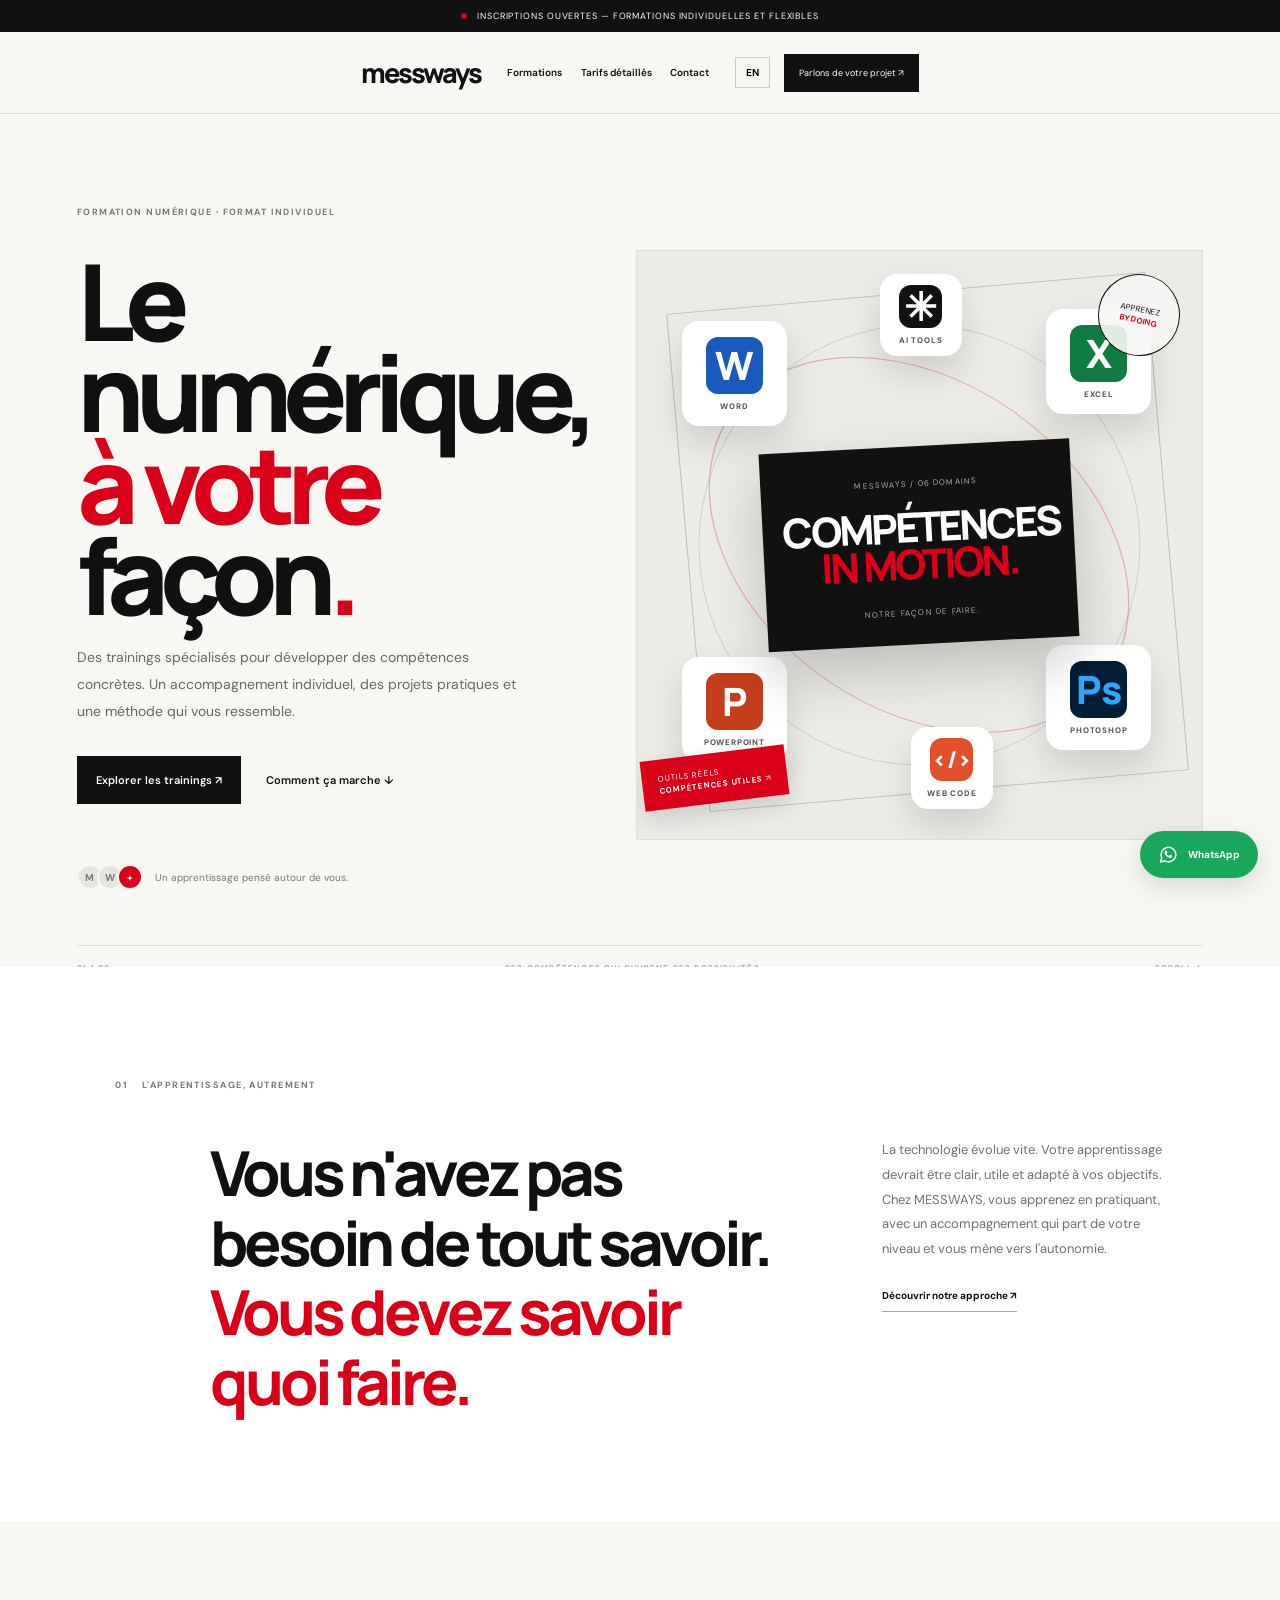
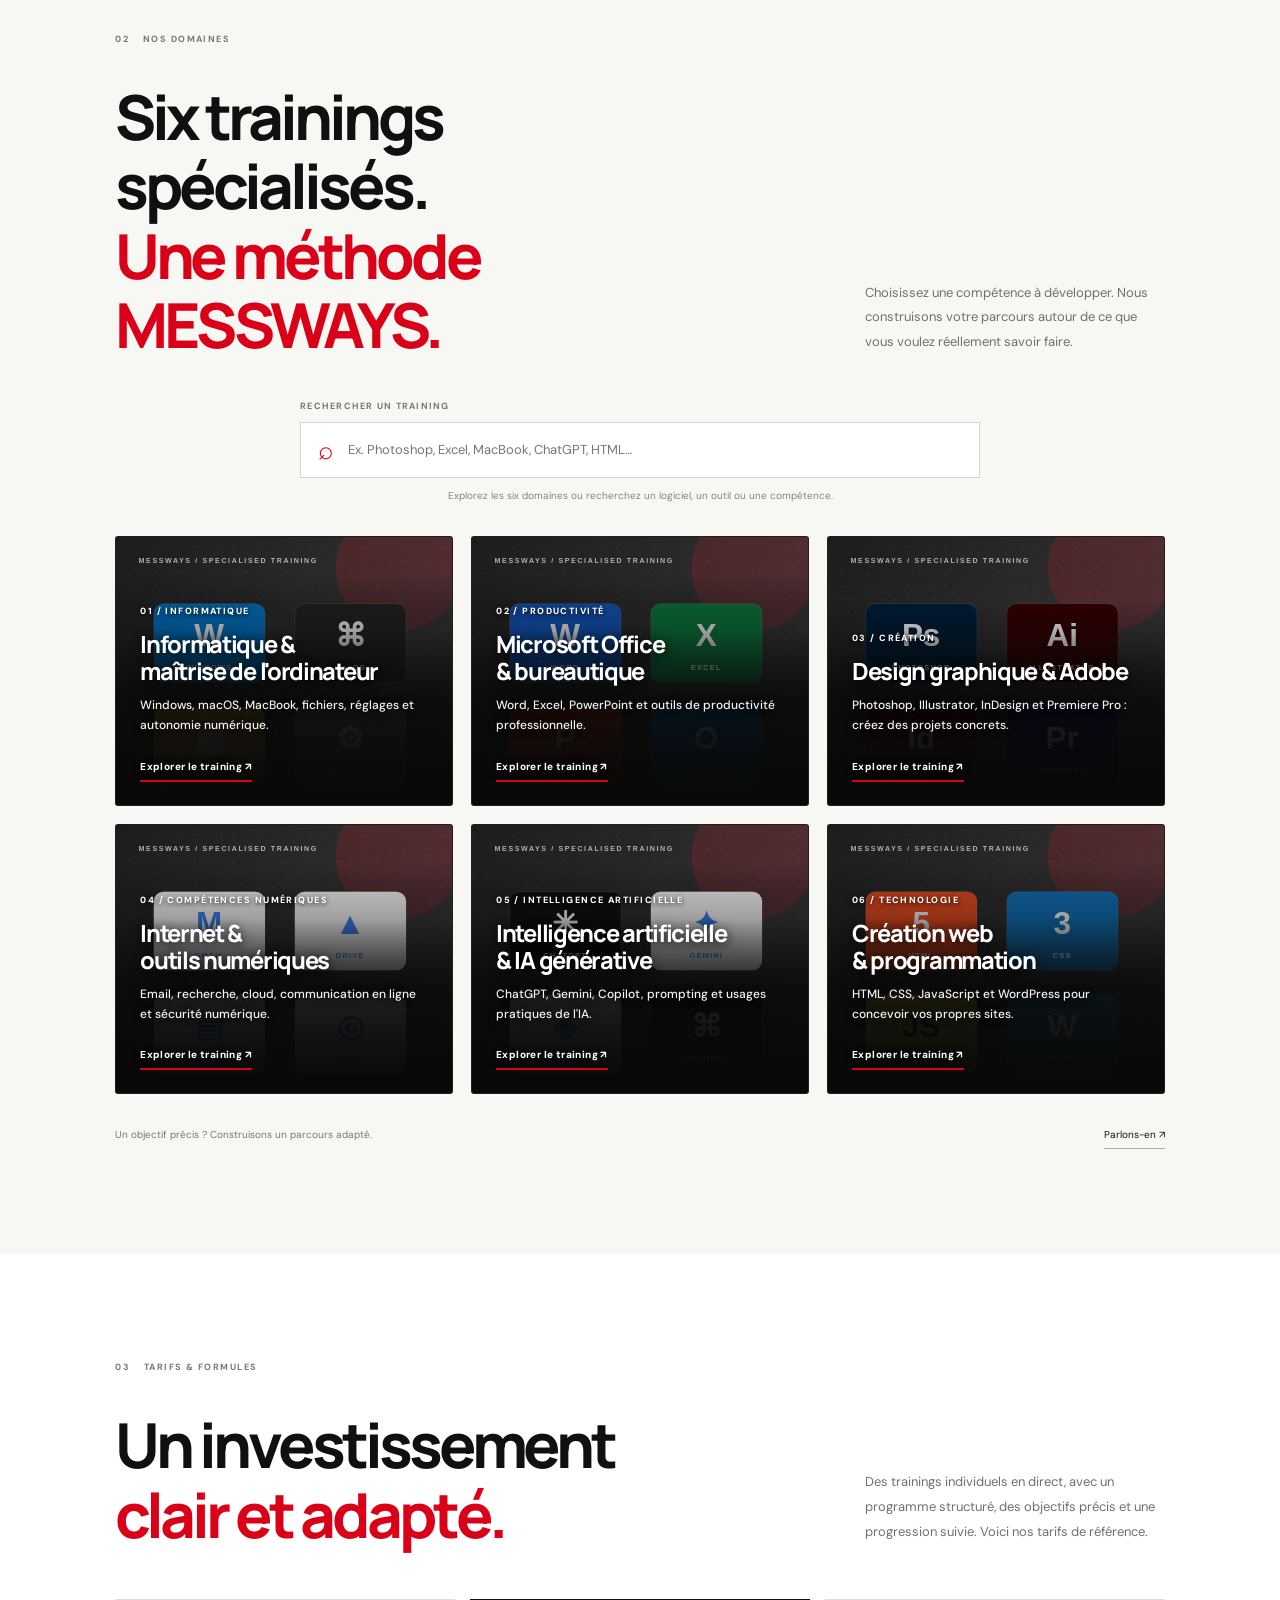
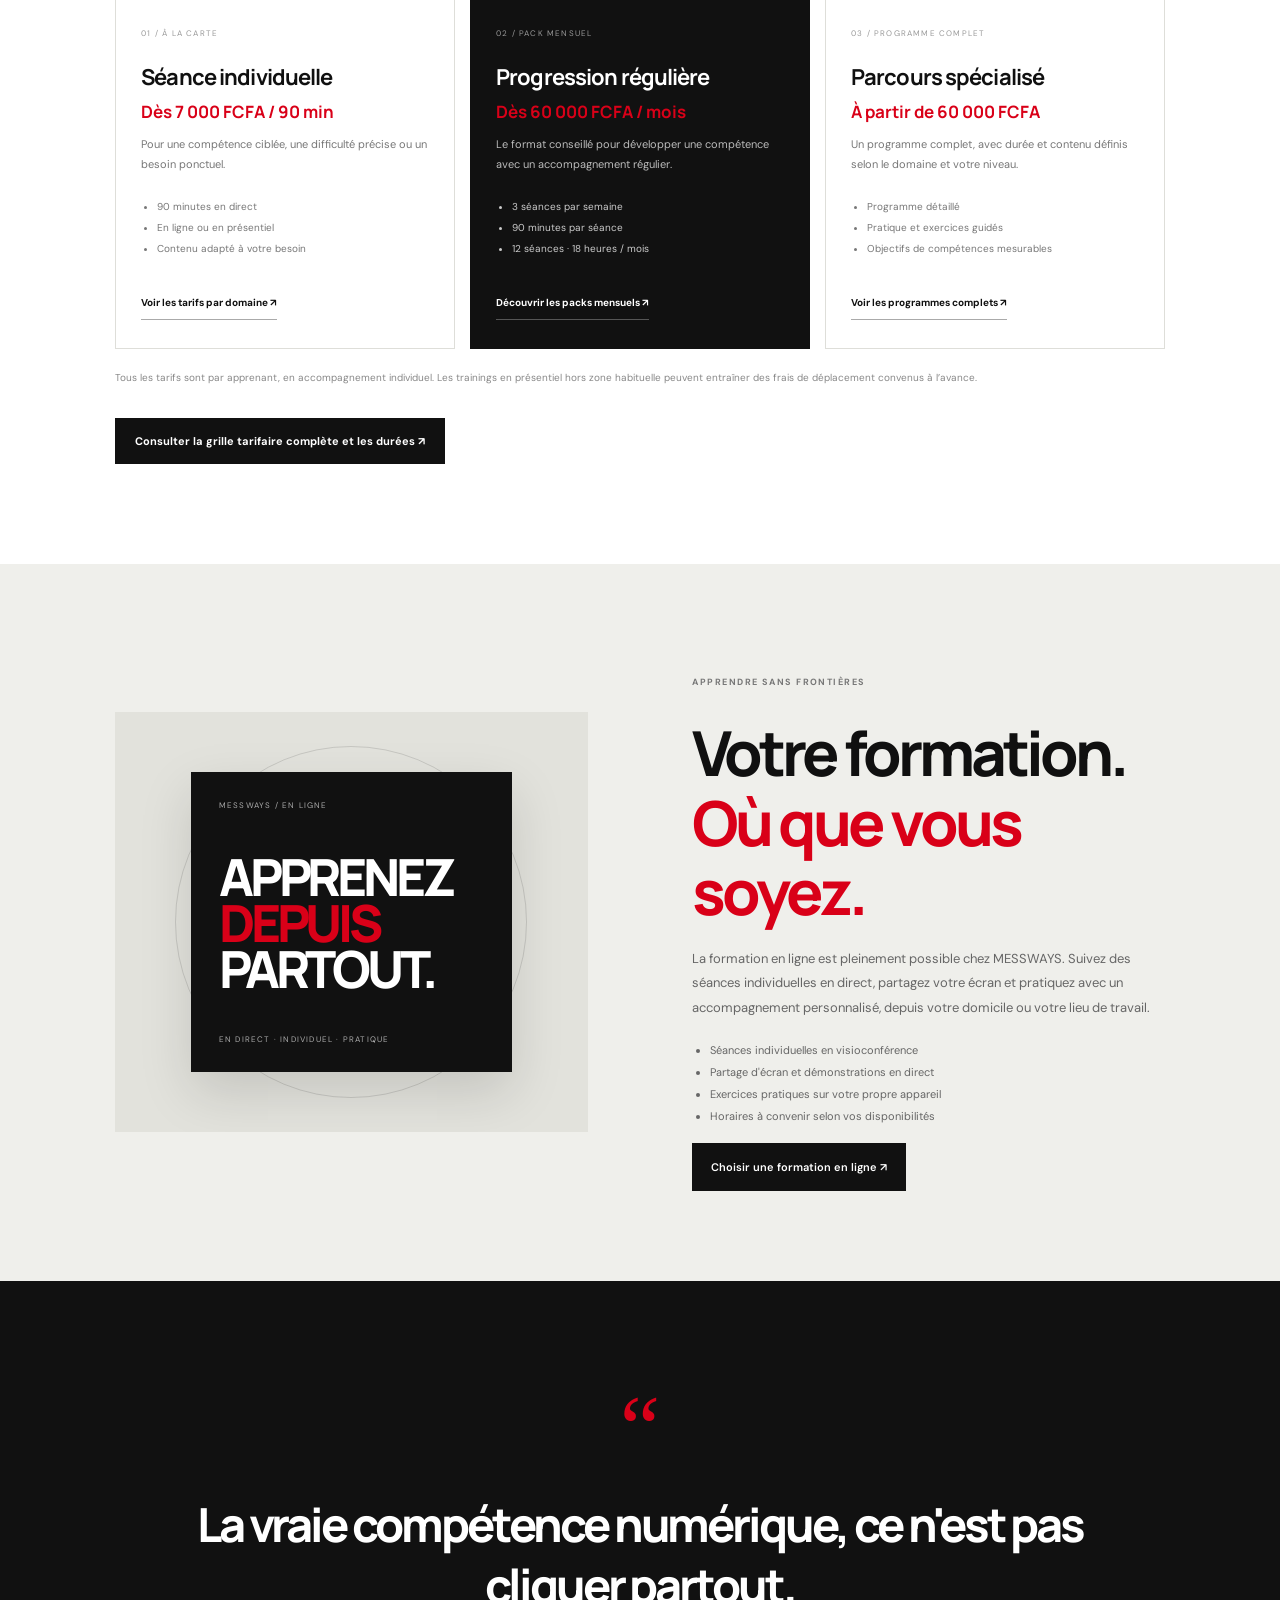
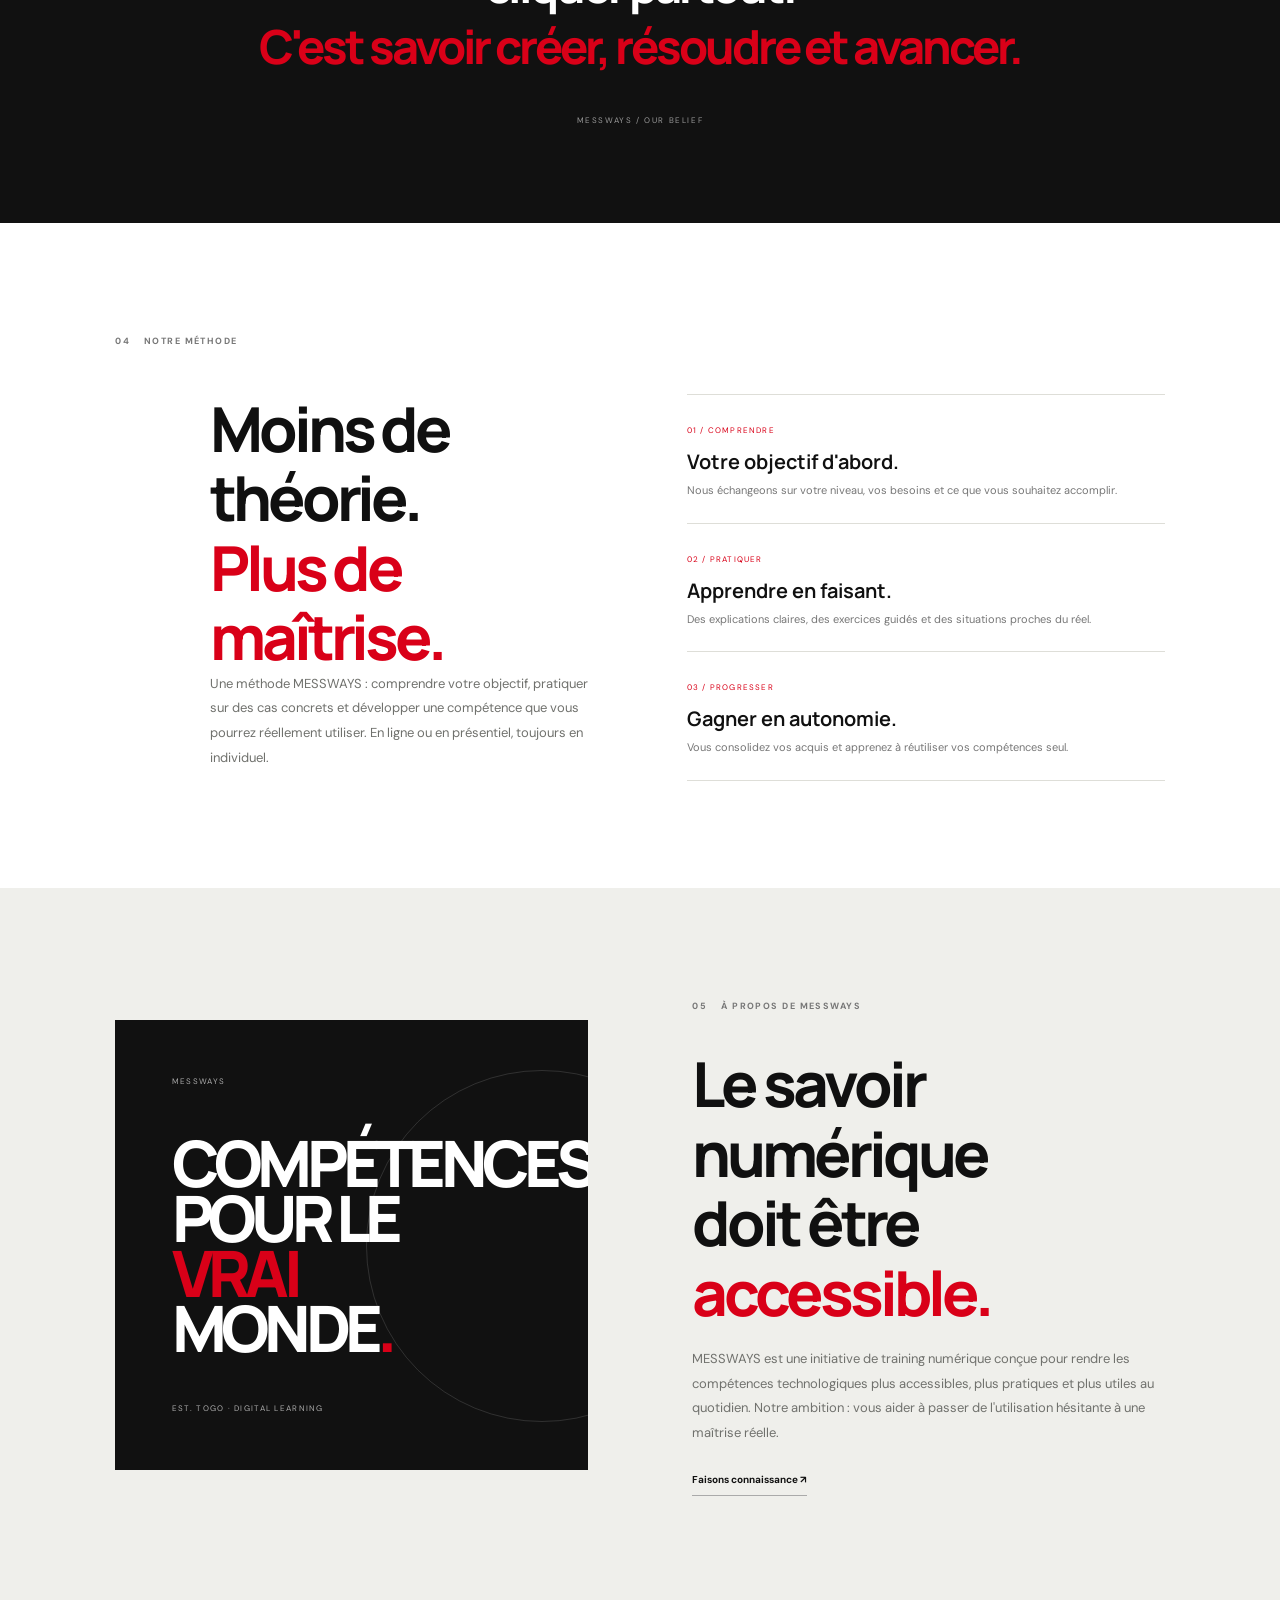
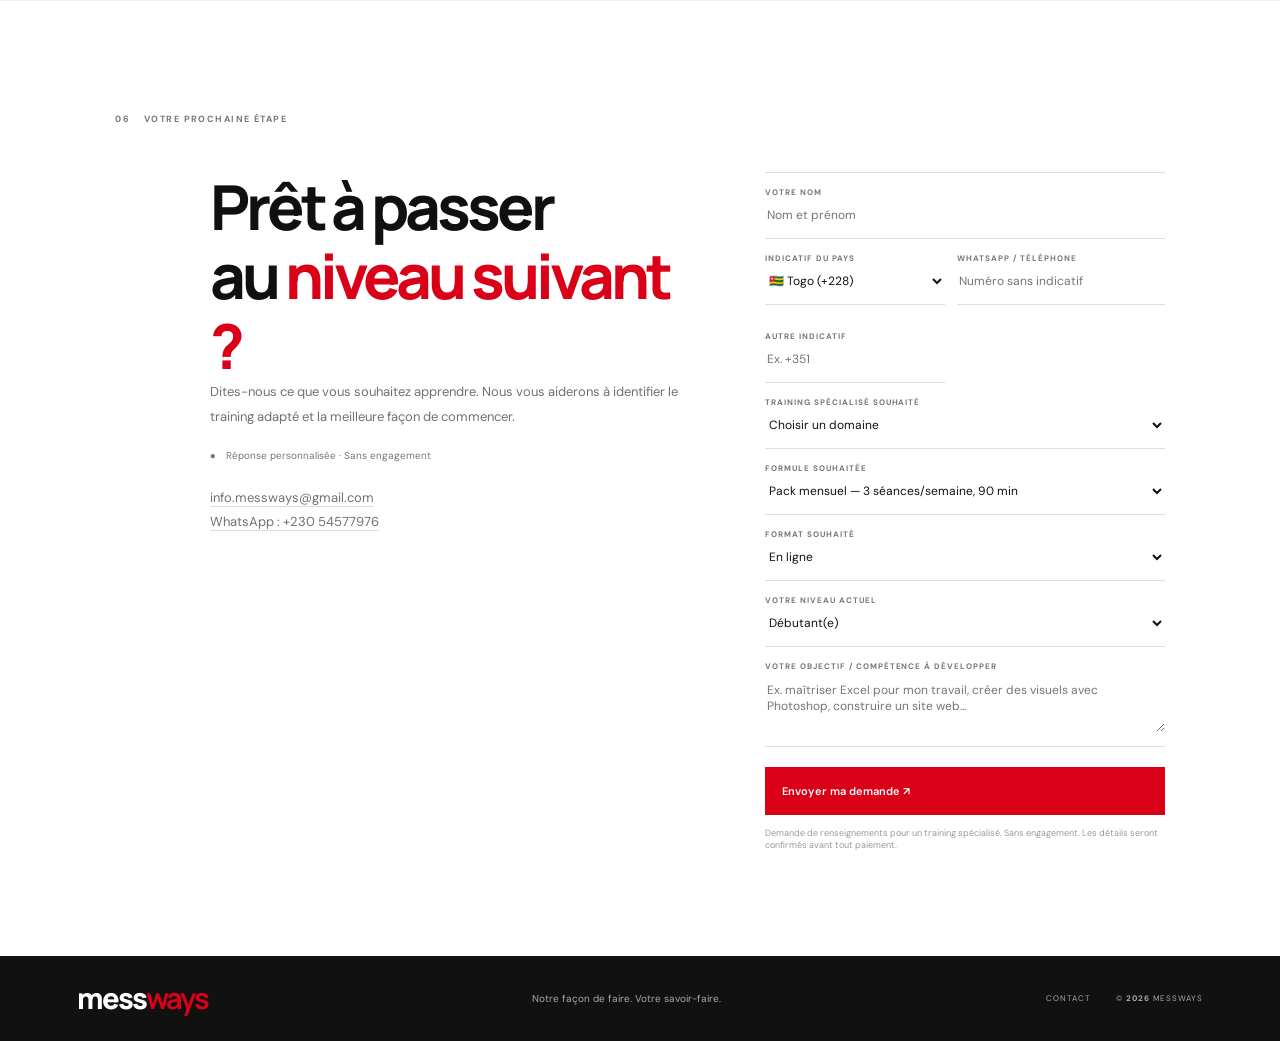
==== commit a7248767: "Update index.html" ====
--- a/index.html
+++ b/index.html
@@ -11,7 +11,7 @@
     <link
         href="https://fonts.googleapis.com/css2?family=DM+Sans:wght@400;500;600;700&family=Manrope:wght@400;500;600;700;800&display=swap"
         rel="stylesheet">
-    <link rel="icon" type="image/svg+xml" href="favicon.svg">
+    <link rel="icon" type="image/svg+xml" href="favicon.png">
     <link rel="stylesheet" href="styles.css">
 </head>
 
@@ -21,7 +21,7 @@
             individuelles et flexibles</span></div>
     <header class="site-header"><button class="hamb" aria-label="Ouvrir le menu" aria-expanded="false">☰</button><a
             class="logo" href="index.html" aria-label="MESSWAYS"><span
-                class="wordmark"><span>mess</span><b>ways</b></span></a>
+                class="wordmark"><span>messways</span></a>
         <nav aria-label="Navigation principale"><a href="#formations">Formations</a><a href="#tarifs">Tarifs
                 détaillés</a><a href="#contact">Contact</a></nav>
         <div class="nav-right"><button id="language" type="button">EN</button><a class="navbutton"
@@ -356,4 +356,4 @@
     <script src="script.js"></script>
 </body>
 
-</html>+</html>
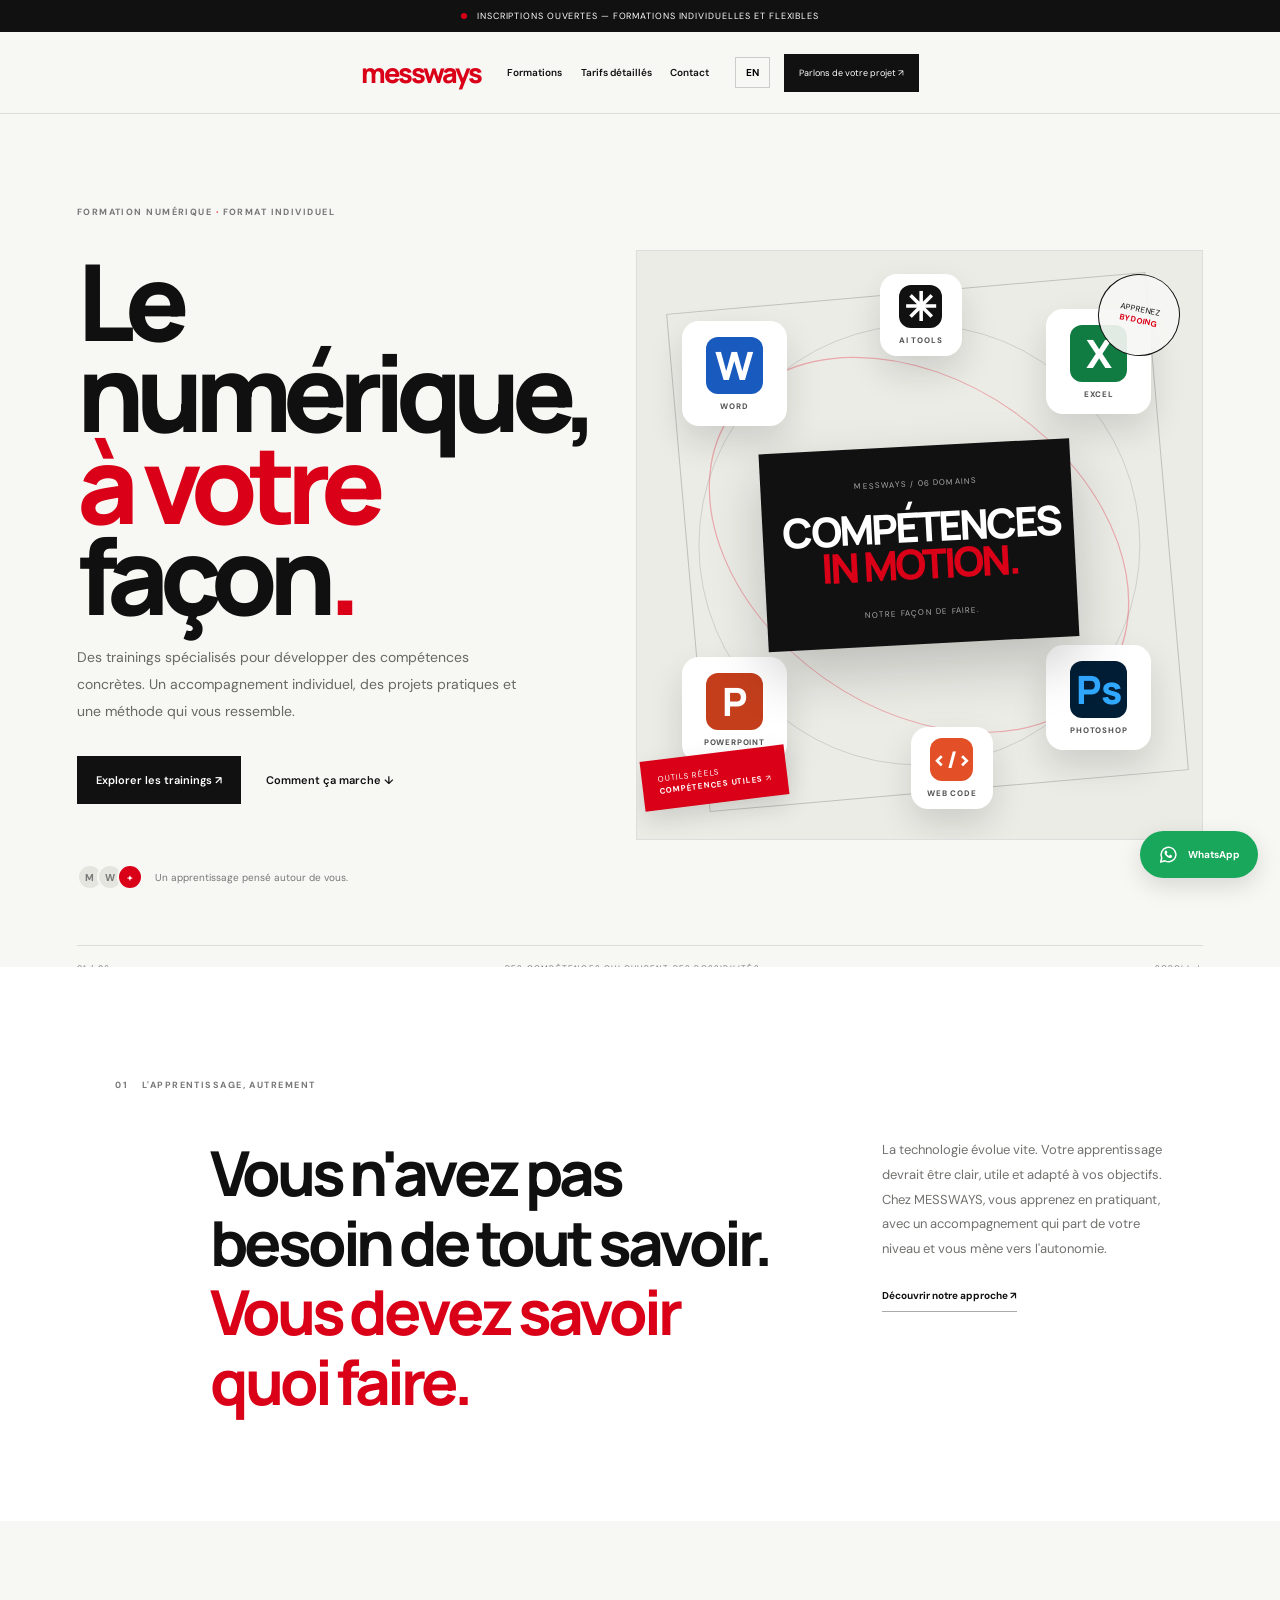
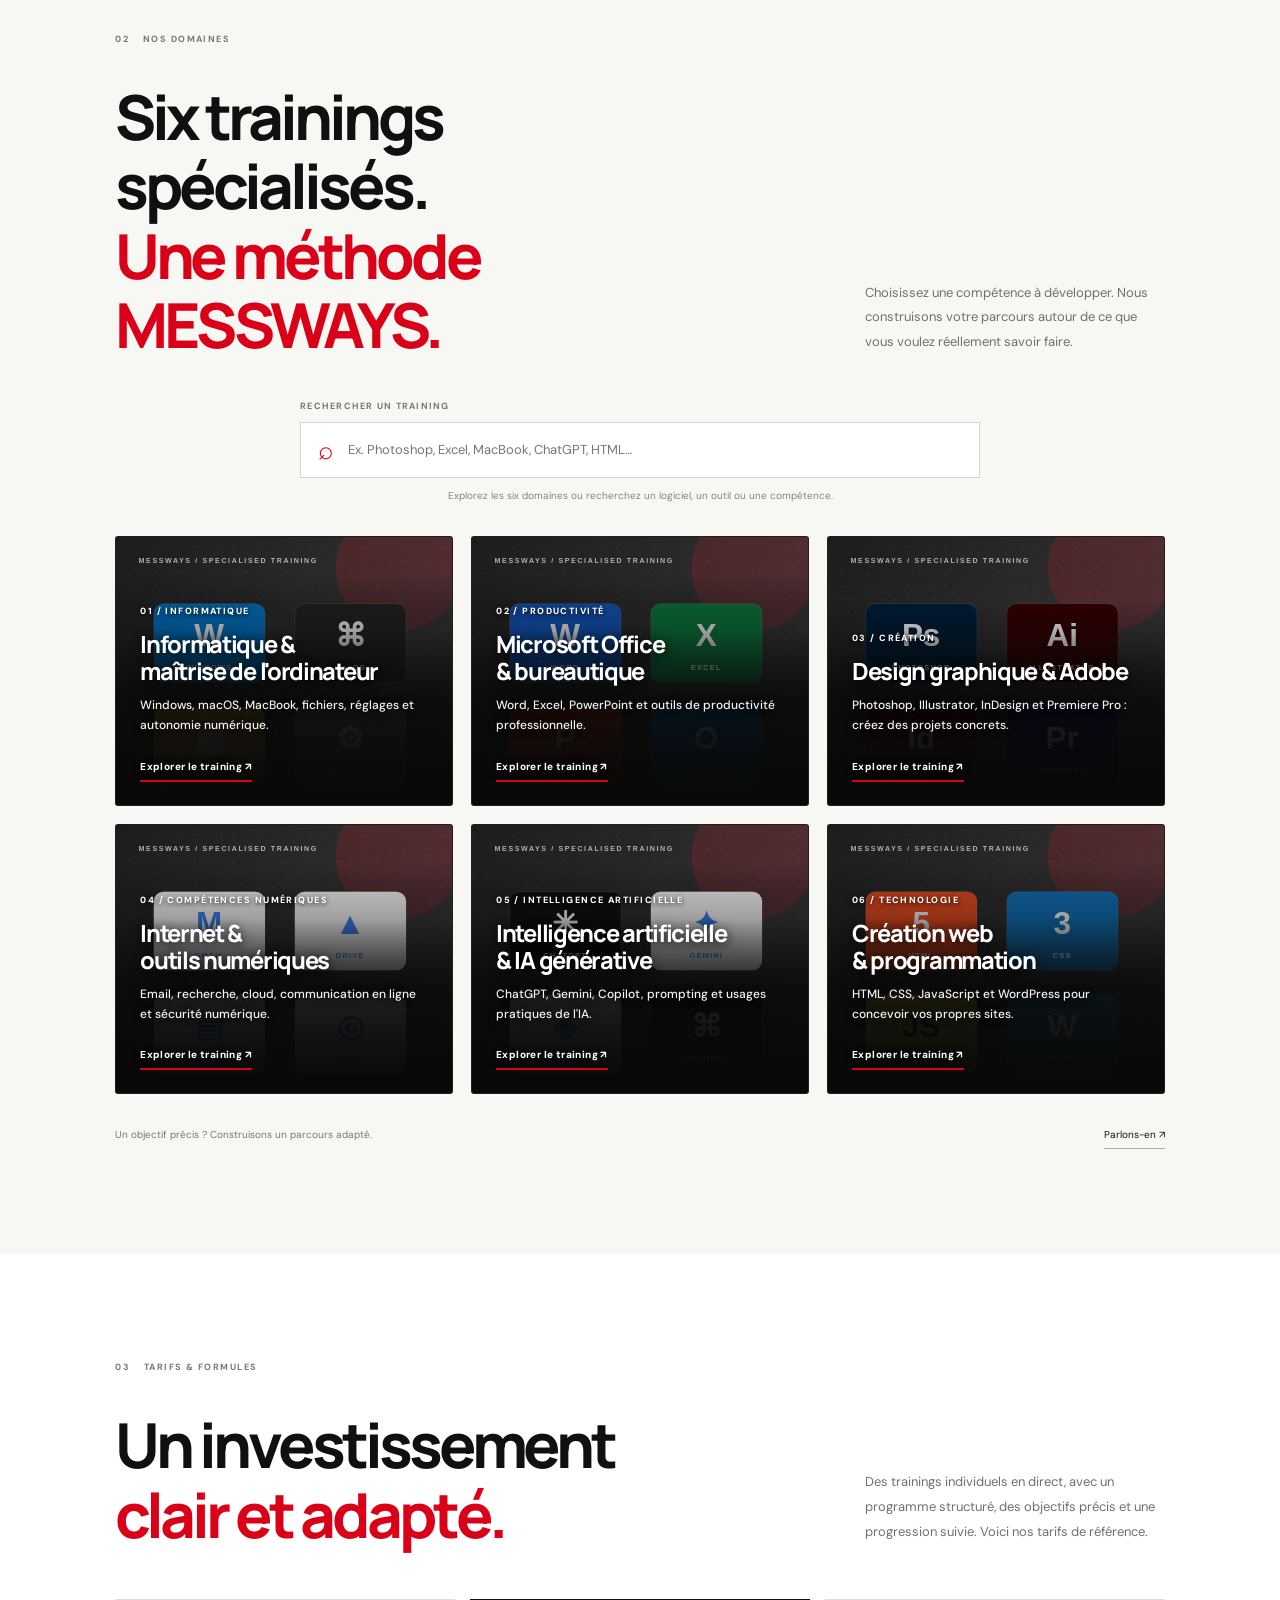
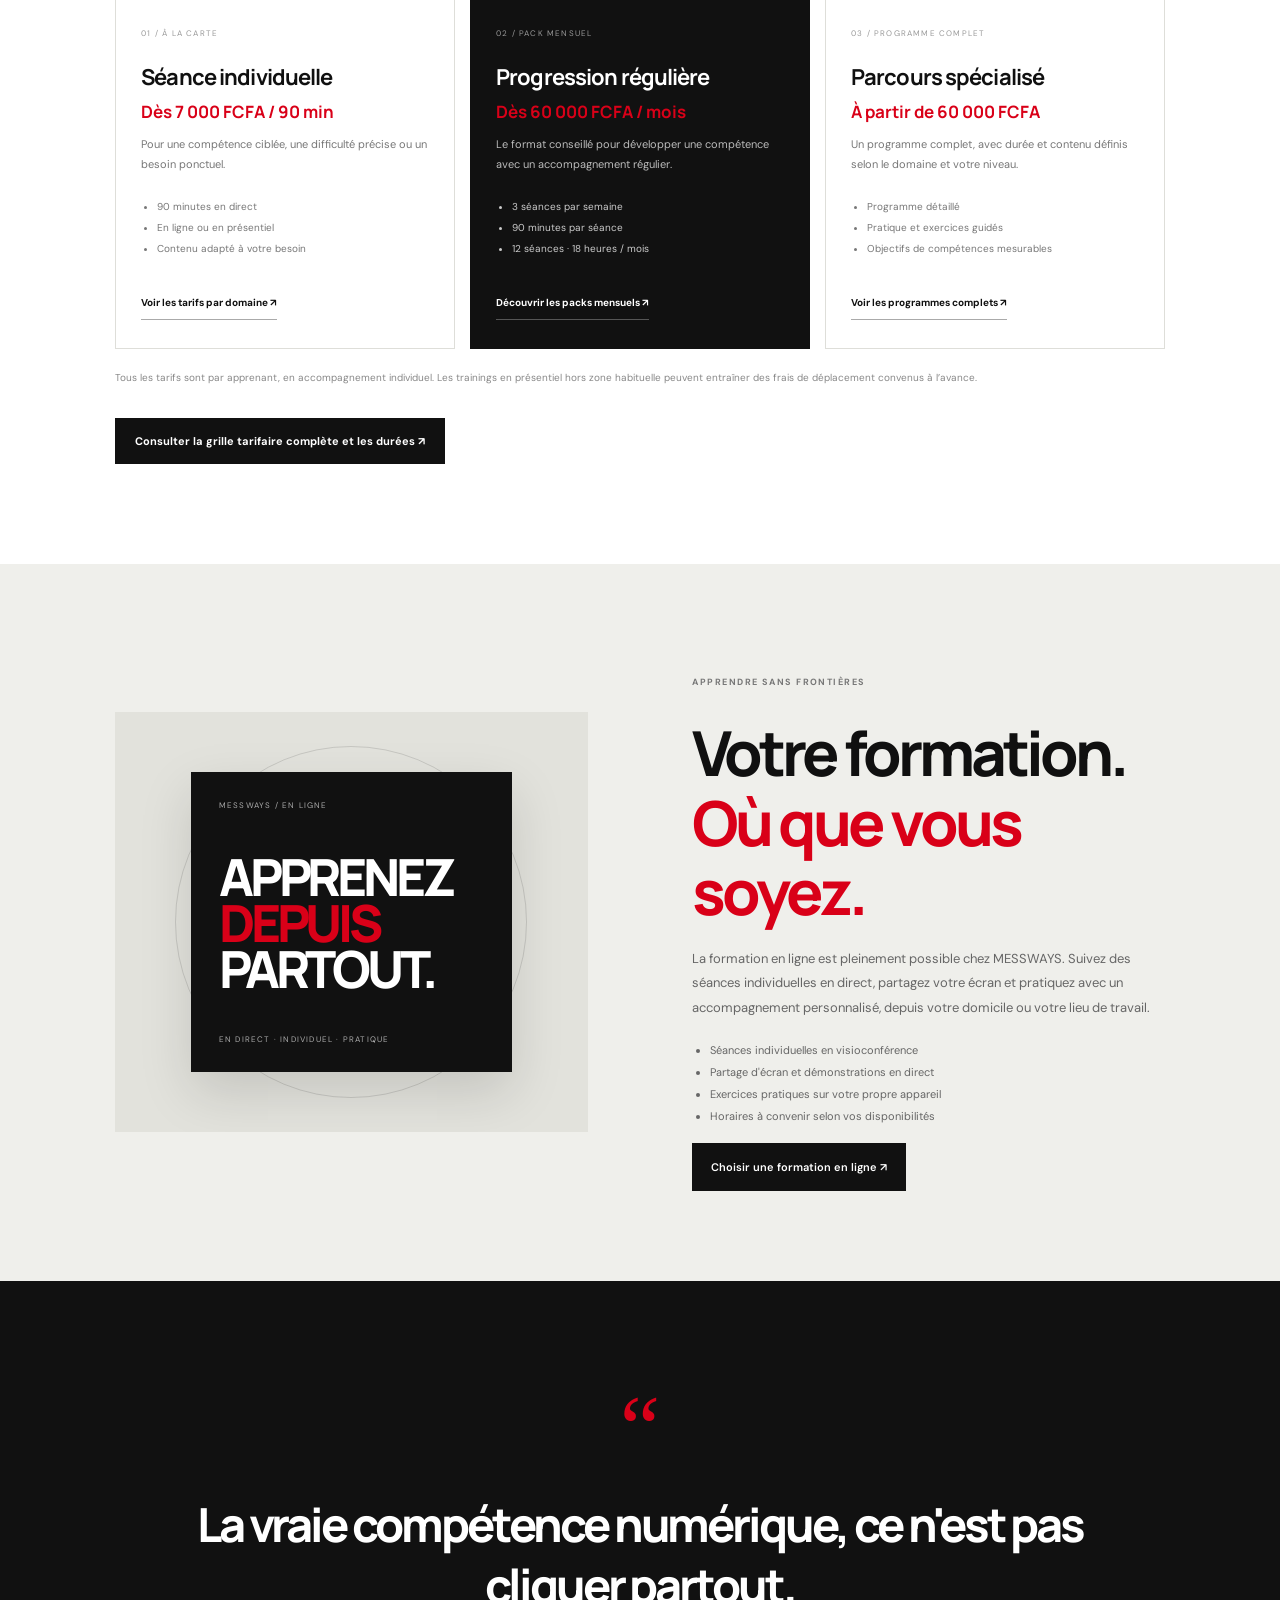
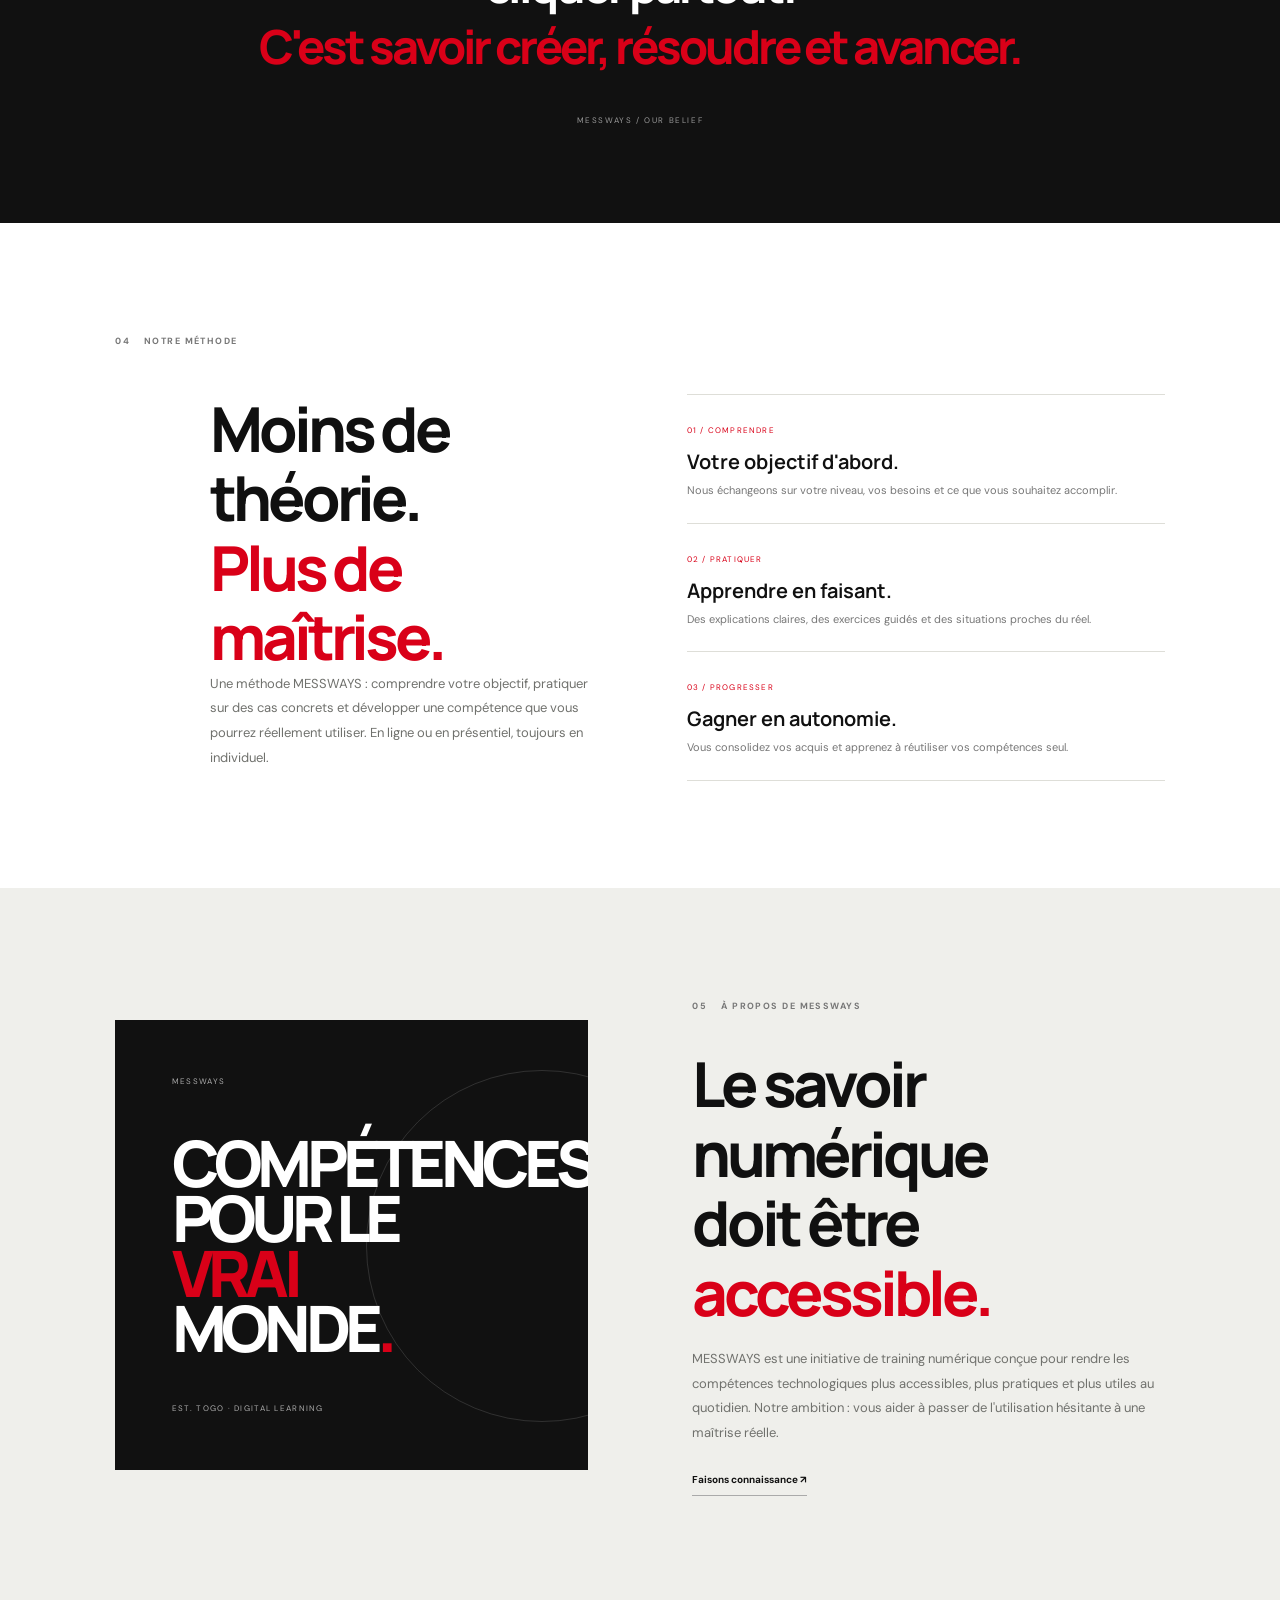
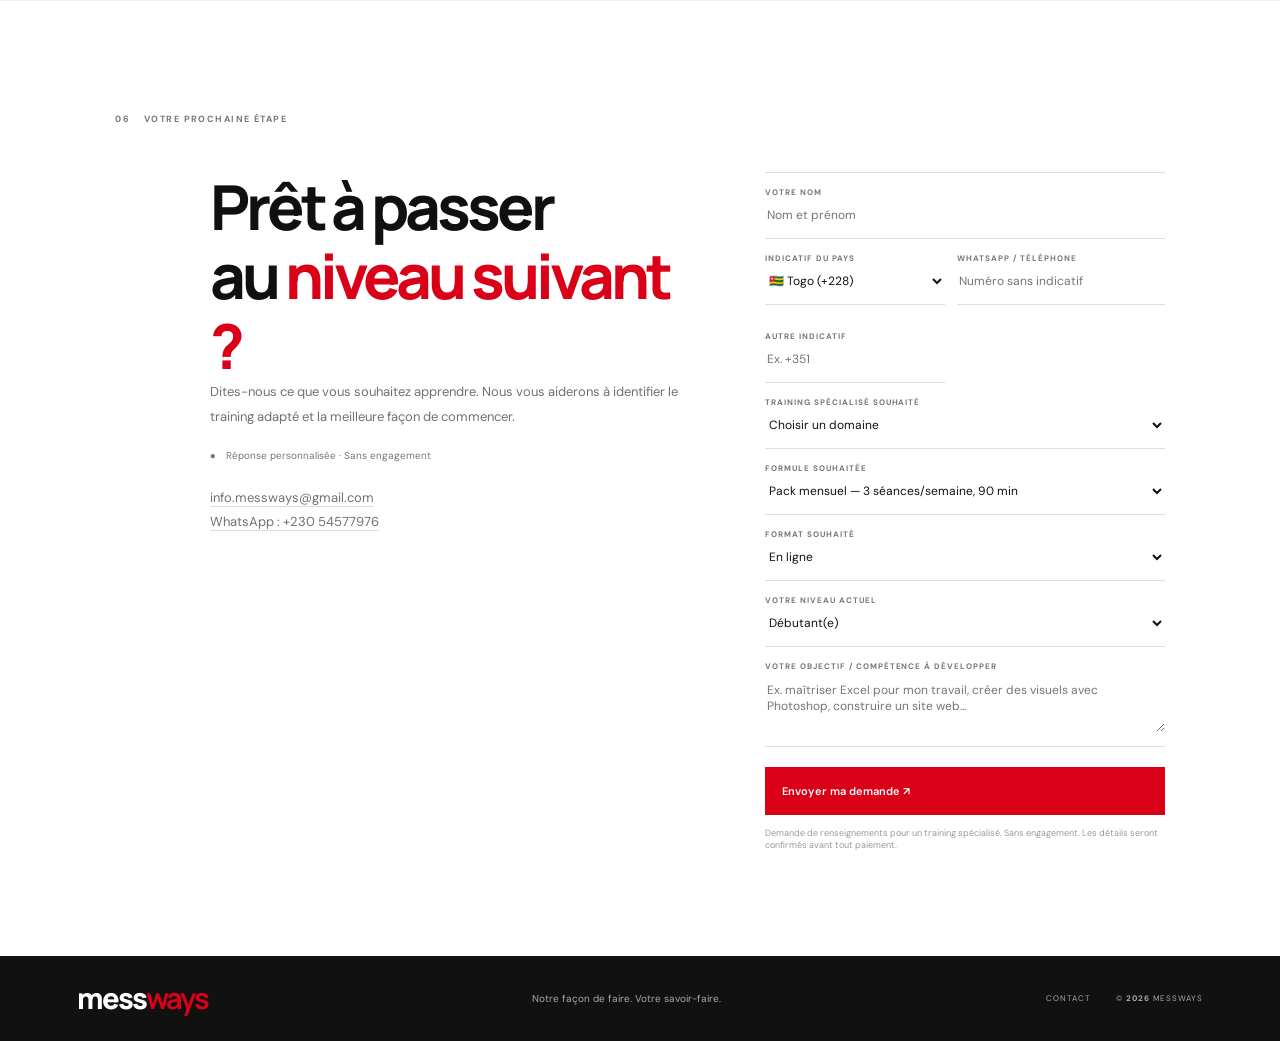
==== commit b6021306: "Update index.html" ====
--- a/index.html
+++ b/index.html
@@ -21,7 +21,7 @@
             individuelles et flexibles</span></div>
     <header class="site-header"><button class="hamb" aria-label="Ouvrir le menu" aria-expanded="false">☰</button><a
             class="logo" href="index.html" aria-label="MESSWAYS"><span
-                class="wordmark"><span>messways</span></a>
+                class="wordmark"><b>messways</b></span></a>
         <nav aria-label="Navigation principale"><a href="#formations">Formations</a><a href="#tarifs">Tarifs
                 détaillés</a><a href="#contact">Contact</a></nav>
         <div class="nav-right"><button id="language" type="button">EN</button><a class="navbutton"
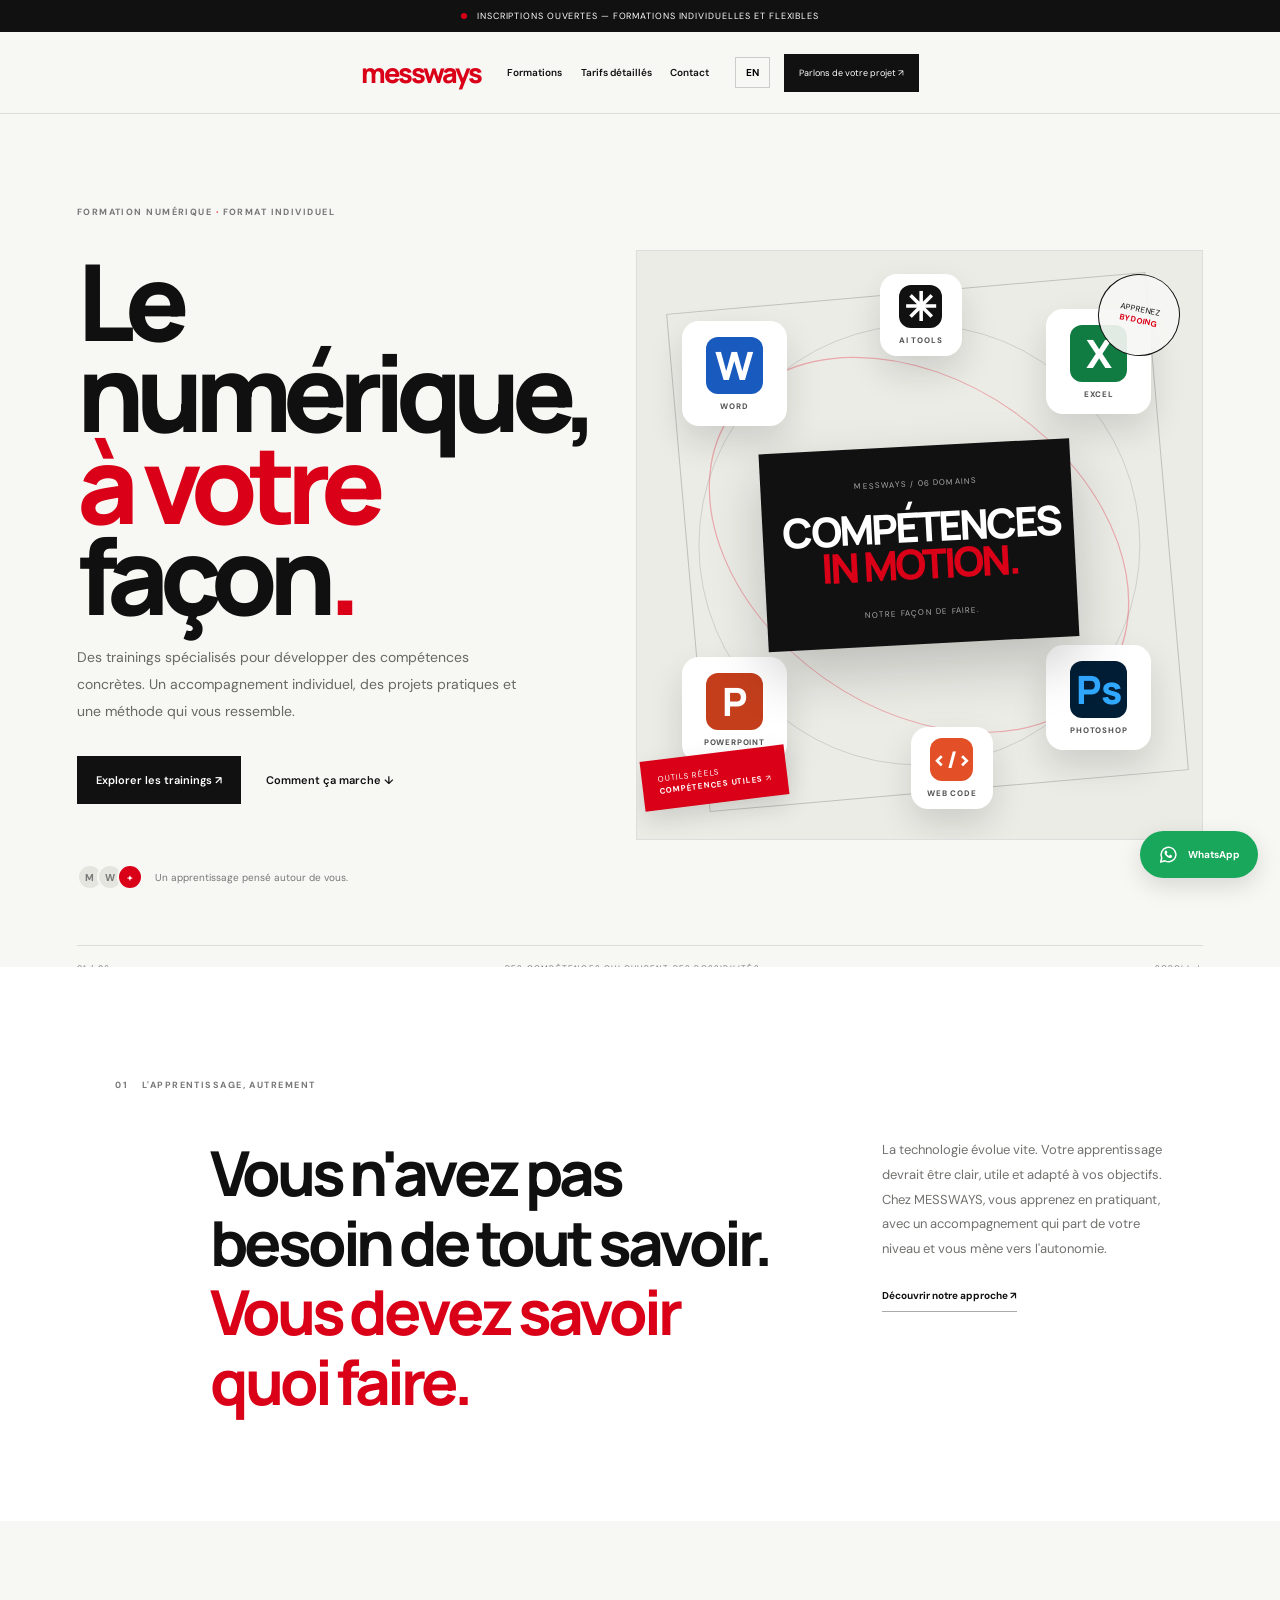
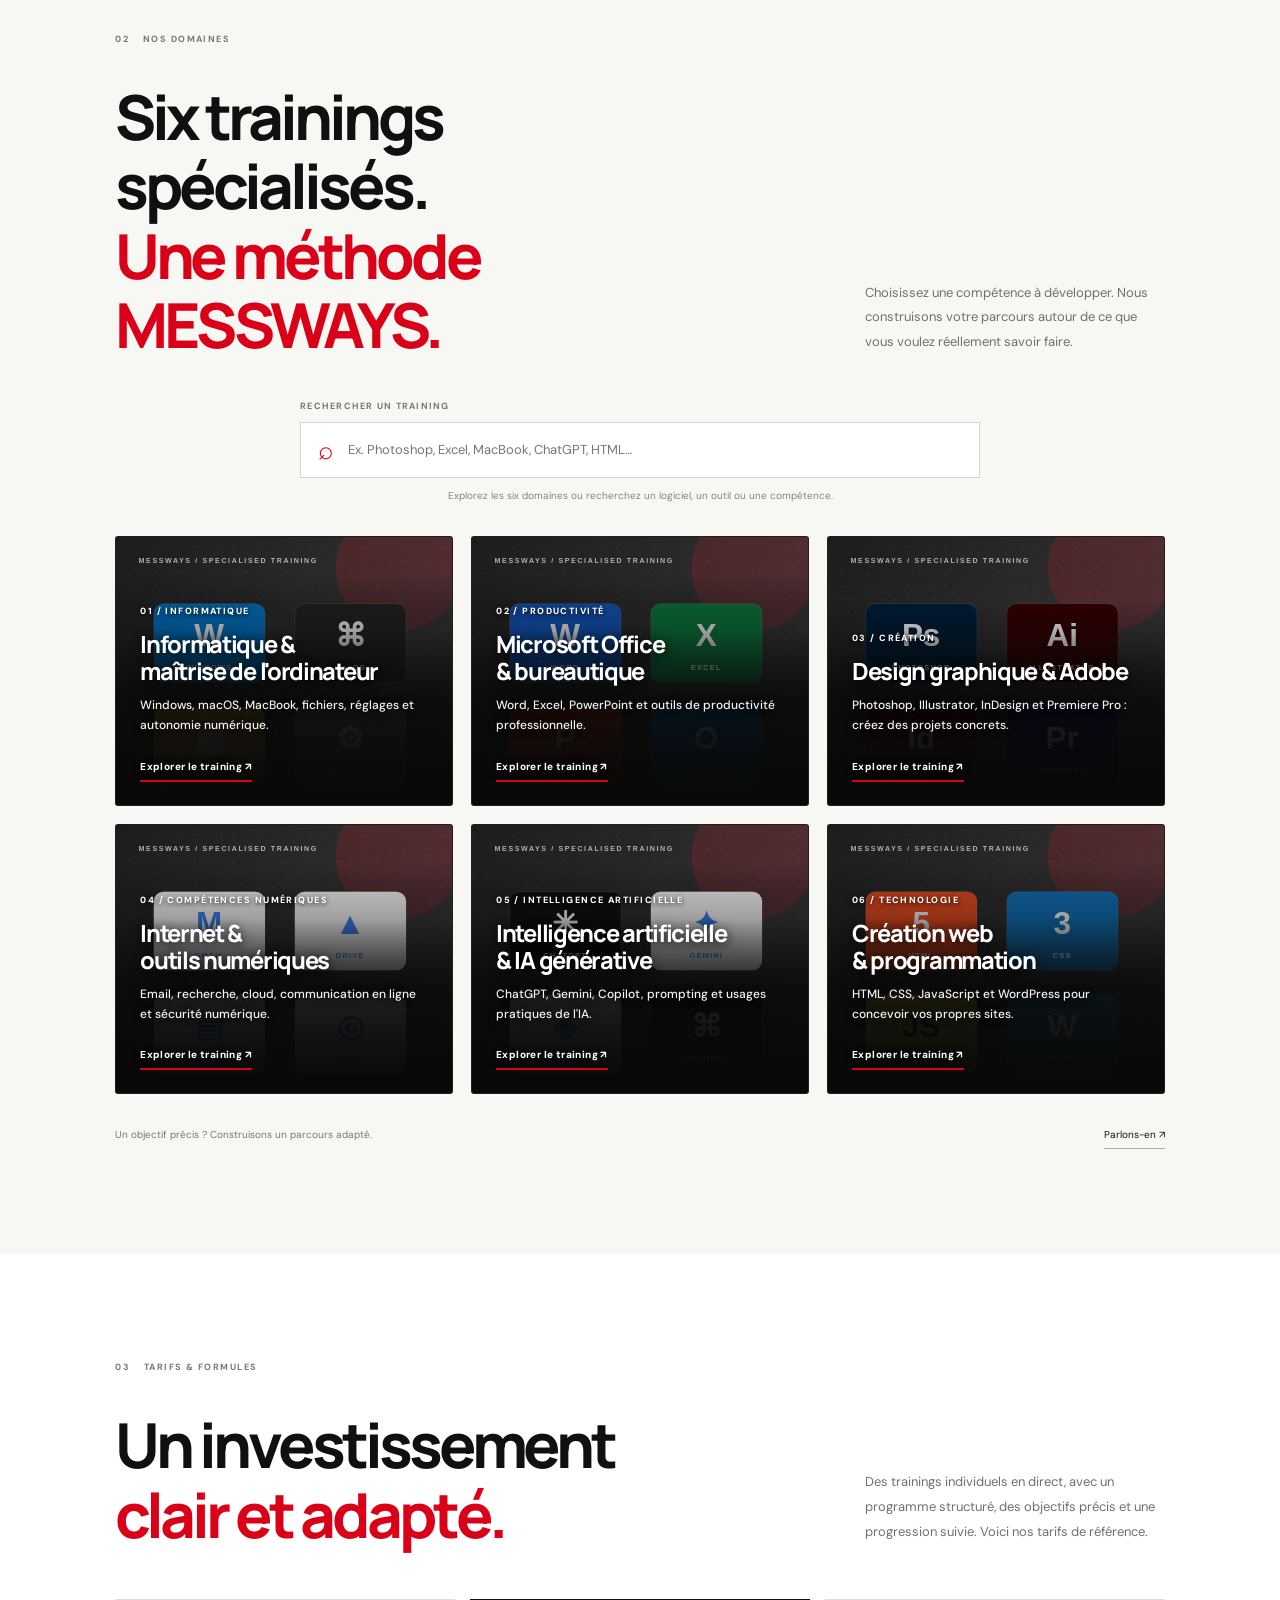
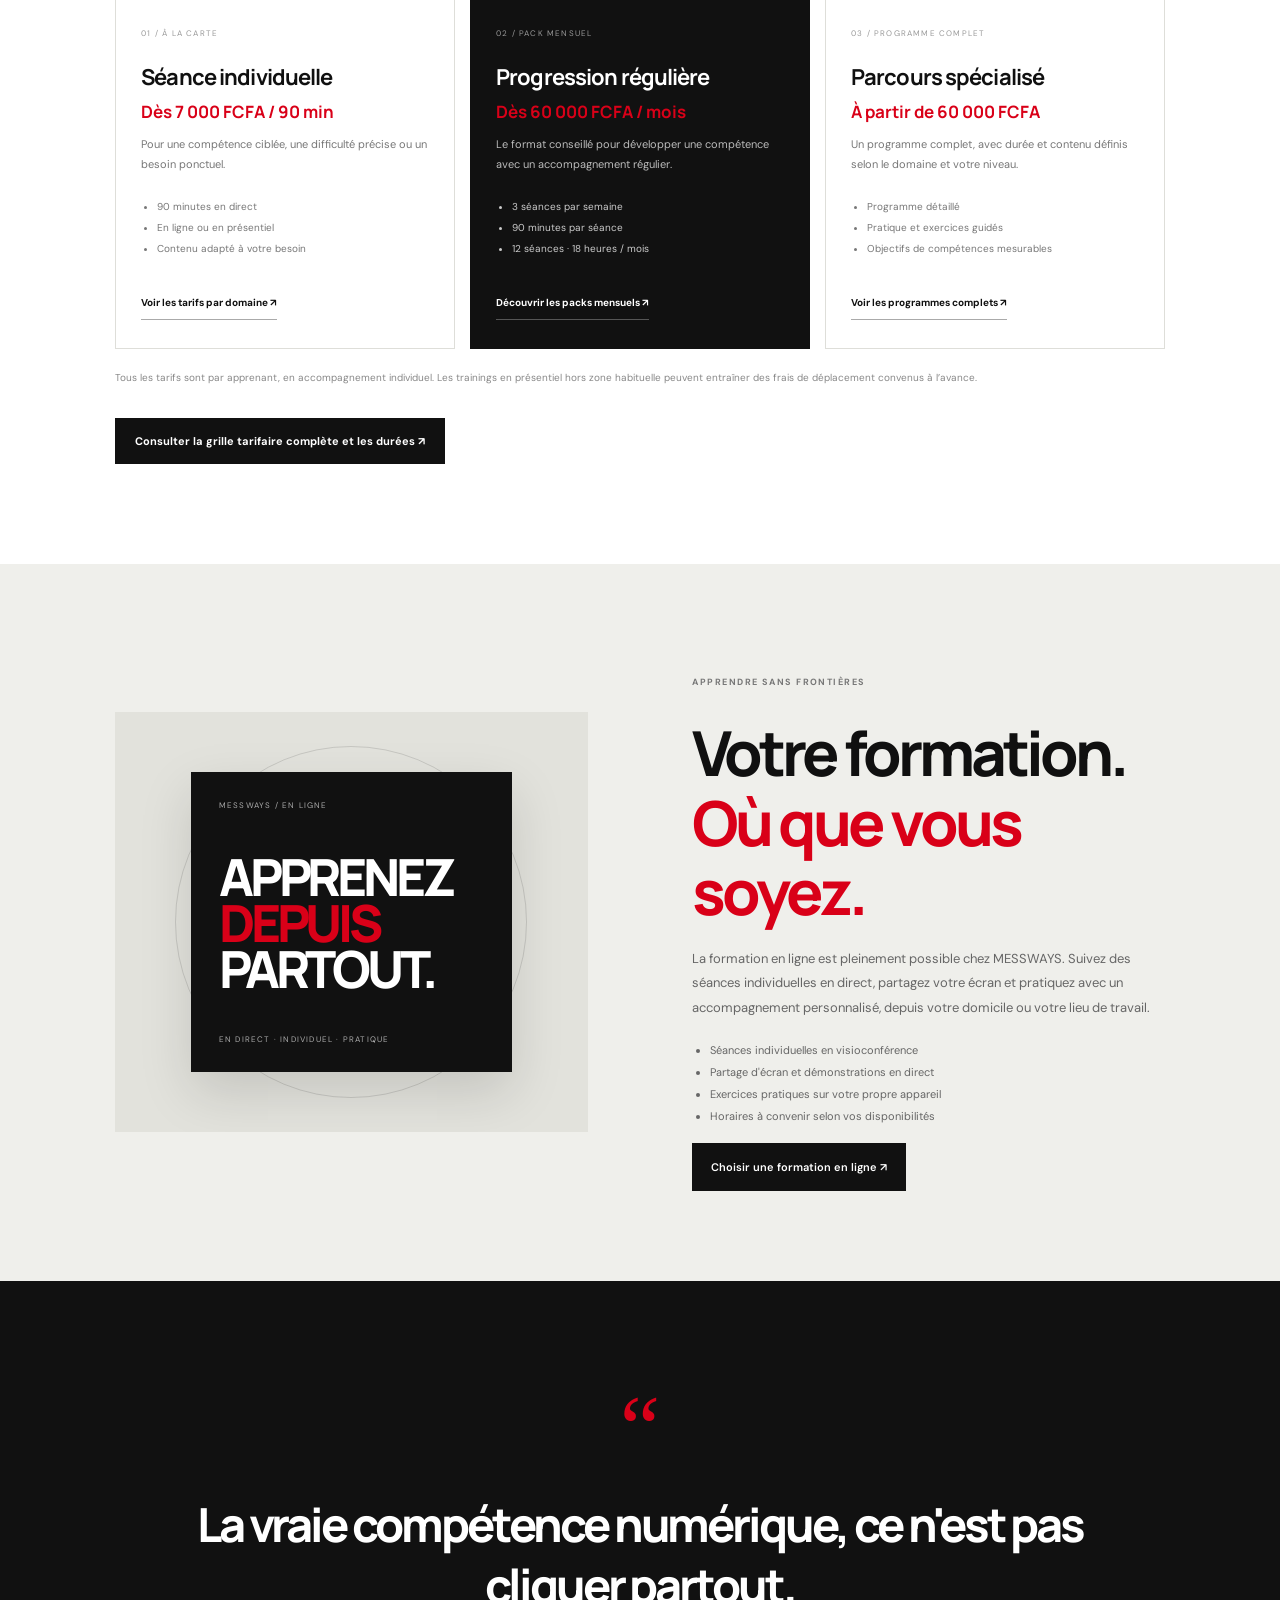
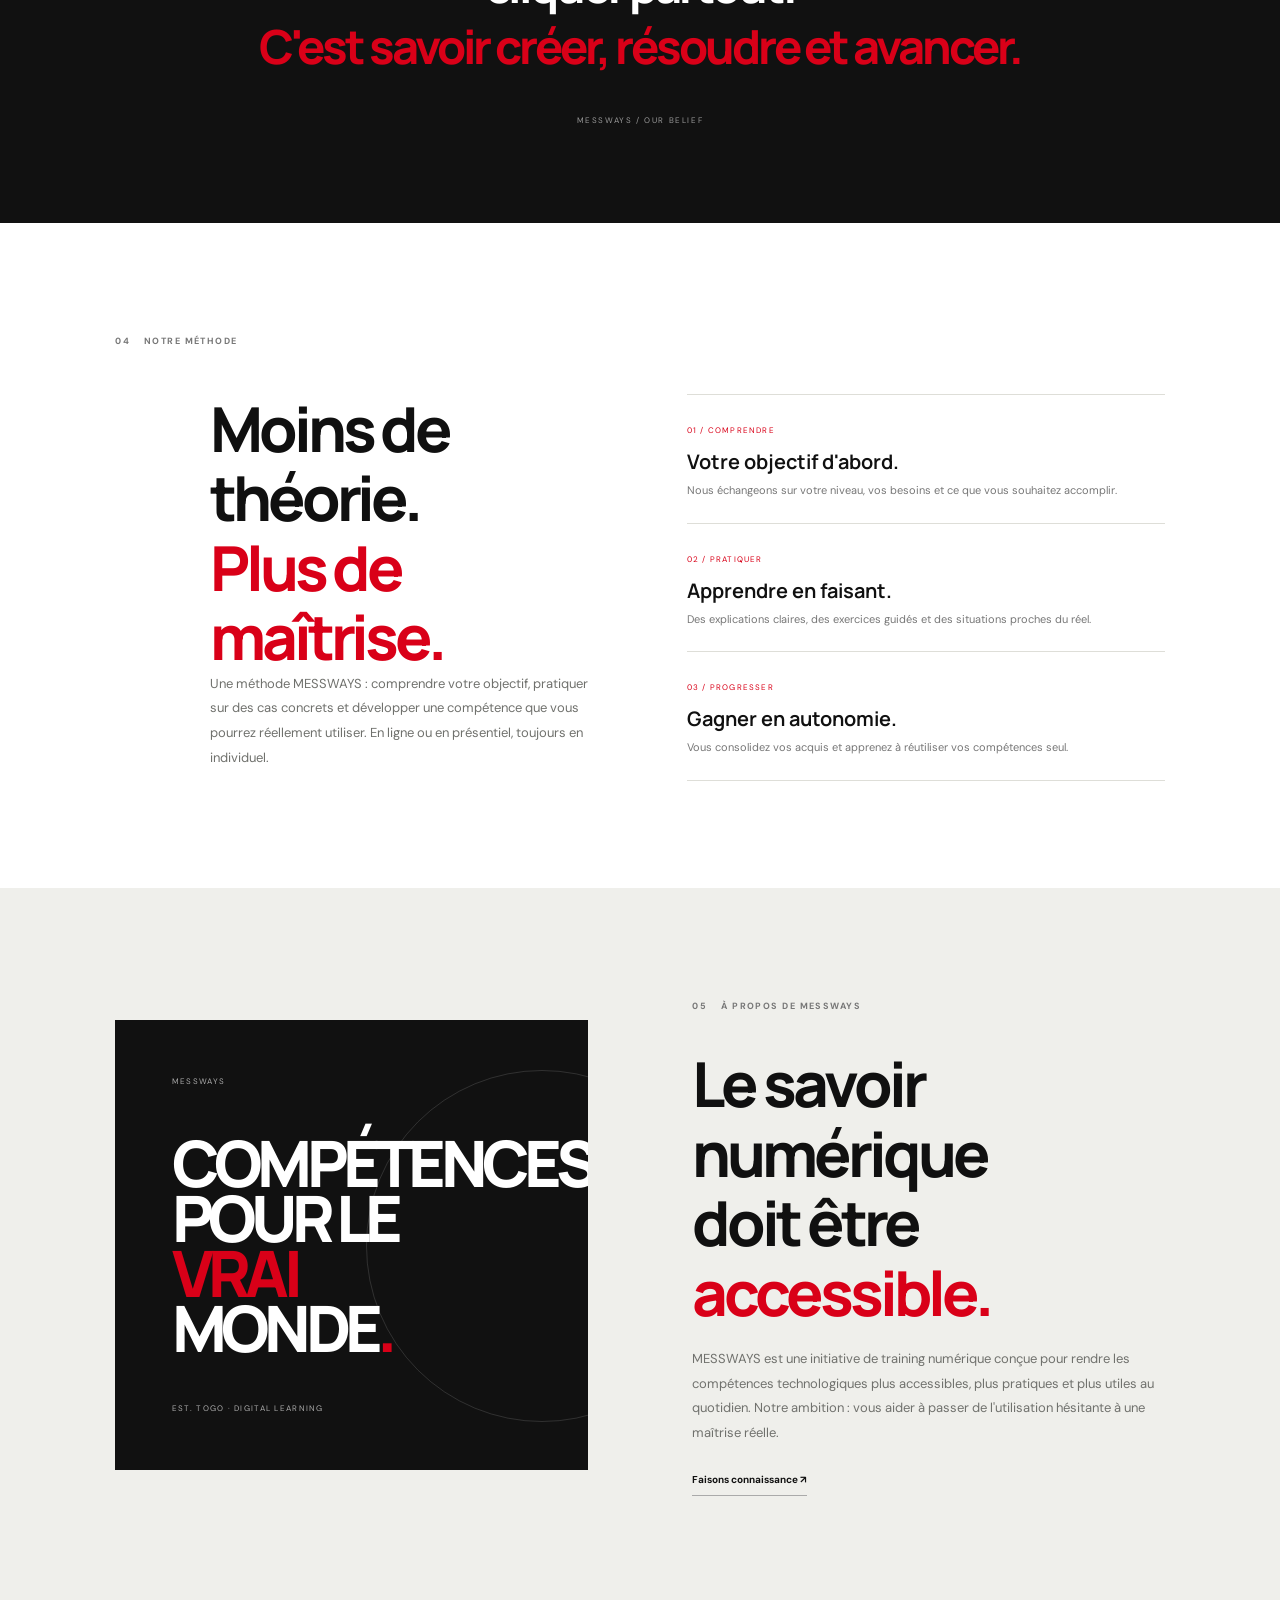
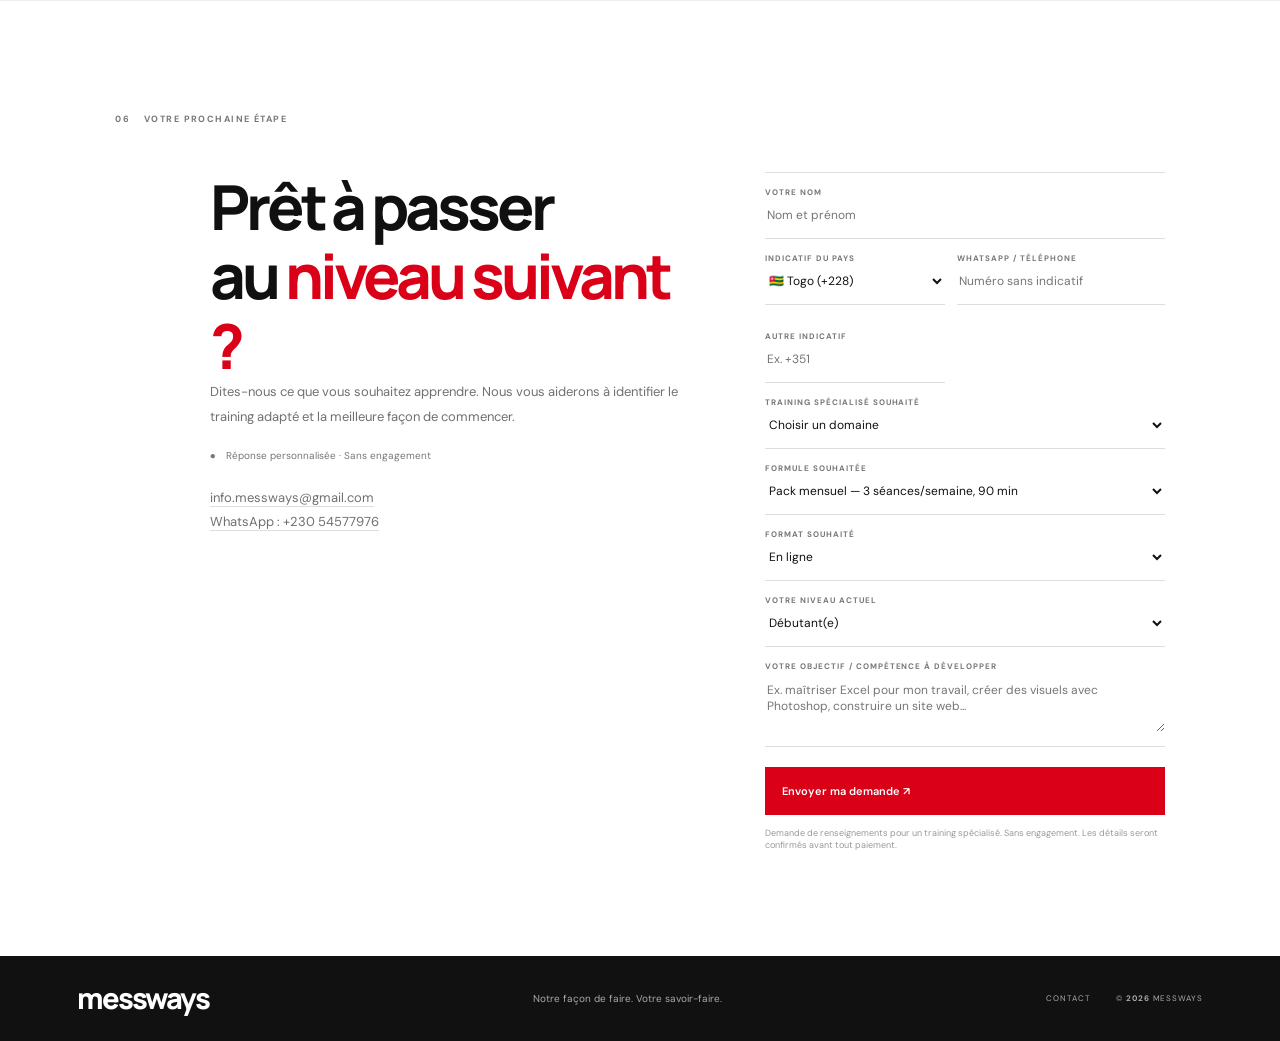
==== commit c459069c: "Update index.html" ====
--- a/index.html
+++ b/index.html
@@ -11,7 +11,7 @@
     <link
         href="https://fonts.googleapis.com/css2?family=DM+Sans:wght@400;500;600;700&family=Manrope:wght@400;500;600;700;800&display=swap"
         rel="stylesheet">
-    <link rel="icon" type="image/svg+xml" href="favicon.png">
+    <link rel="icon" type="image/svg+xml" href="favfav.png">
     <link rel="stylesheet" href="styles.css">
 </head>
 
@@ -347,7 +347,7 @@
             <path
                 d="M8.2 7.7c.2-.4.4-.4.7-.4h.5c.2 0 .4.1.5.4l.8 1.8c.1.2.1.4-.1.6l-.6.7c-.2.2-.2.4-.1.6.5.9 1.3 1.6 2.2 2.1.2.1.4.1.6-.1l.8-.9c.2-.2.4-.2.6-.1l1.7.8c.3.1.4.3.4.5 0 .3-.2 1.2-.8 1.7-.5.5-1.2.7-1.8.6-1-.2-2.2-.7-3.5-1.8-1.1-1-2-2.2-2.4-3.2-.4-1-.1-2.1.5-2.9Z" />
         </svg><b>WhatsApp</b></a>
-    <footer><a class="logo inverse" href="#home"><span>mess</span><b>ways</b></a><small>Notre façon de faire. Votre
+    <footer><a class="logo inverse" href="#home"><span>messways</span></a><small>Notre façon de faire. Votre
             savoir-faire.</small>
         <div><a href="#contact">CONTACT</a><span>© <b id="year"></b> MESSWAYS</span></div>
     </footer>
